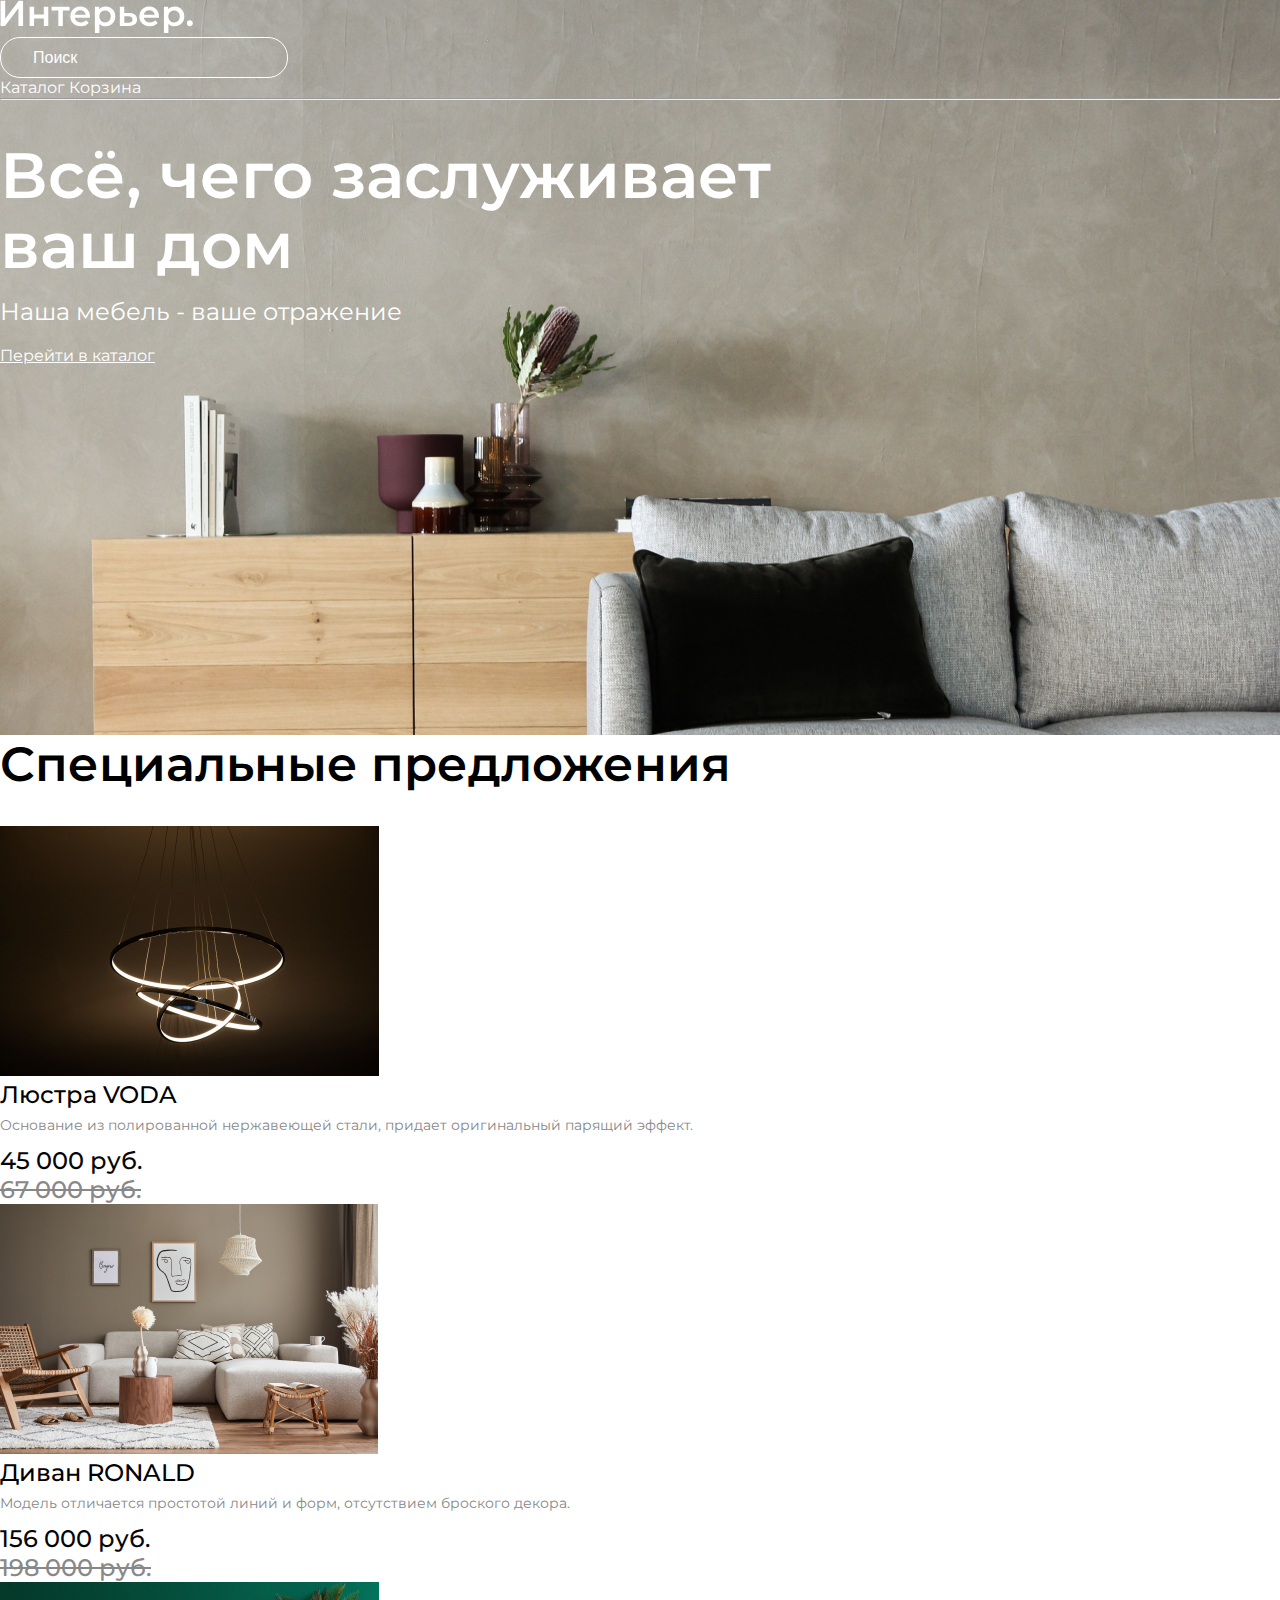
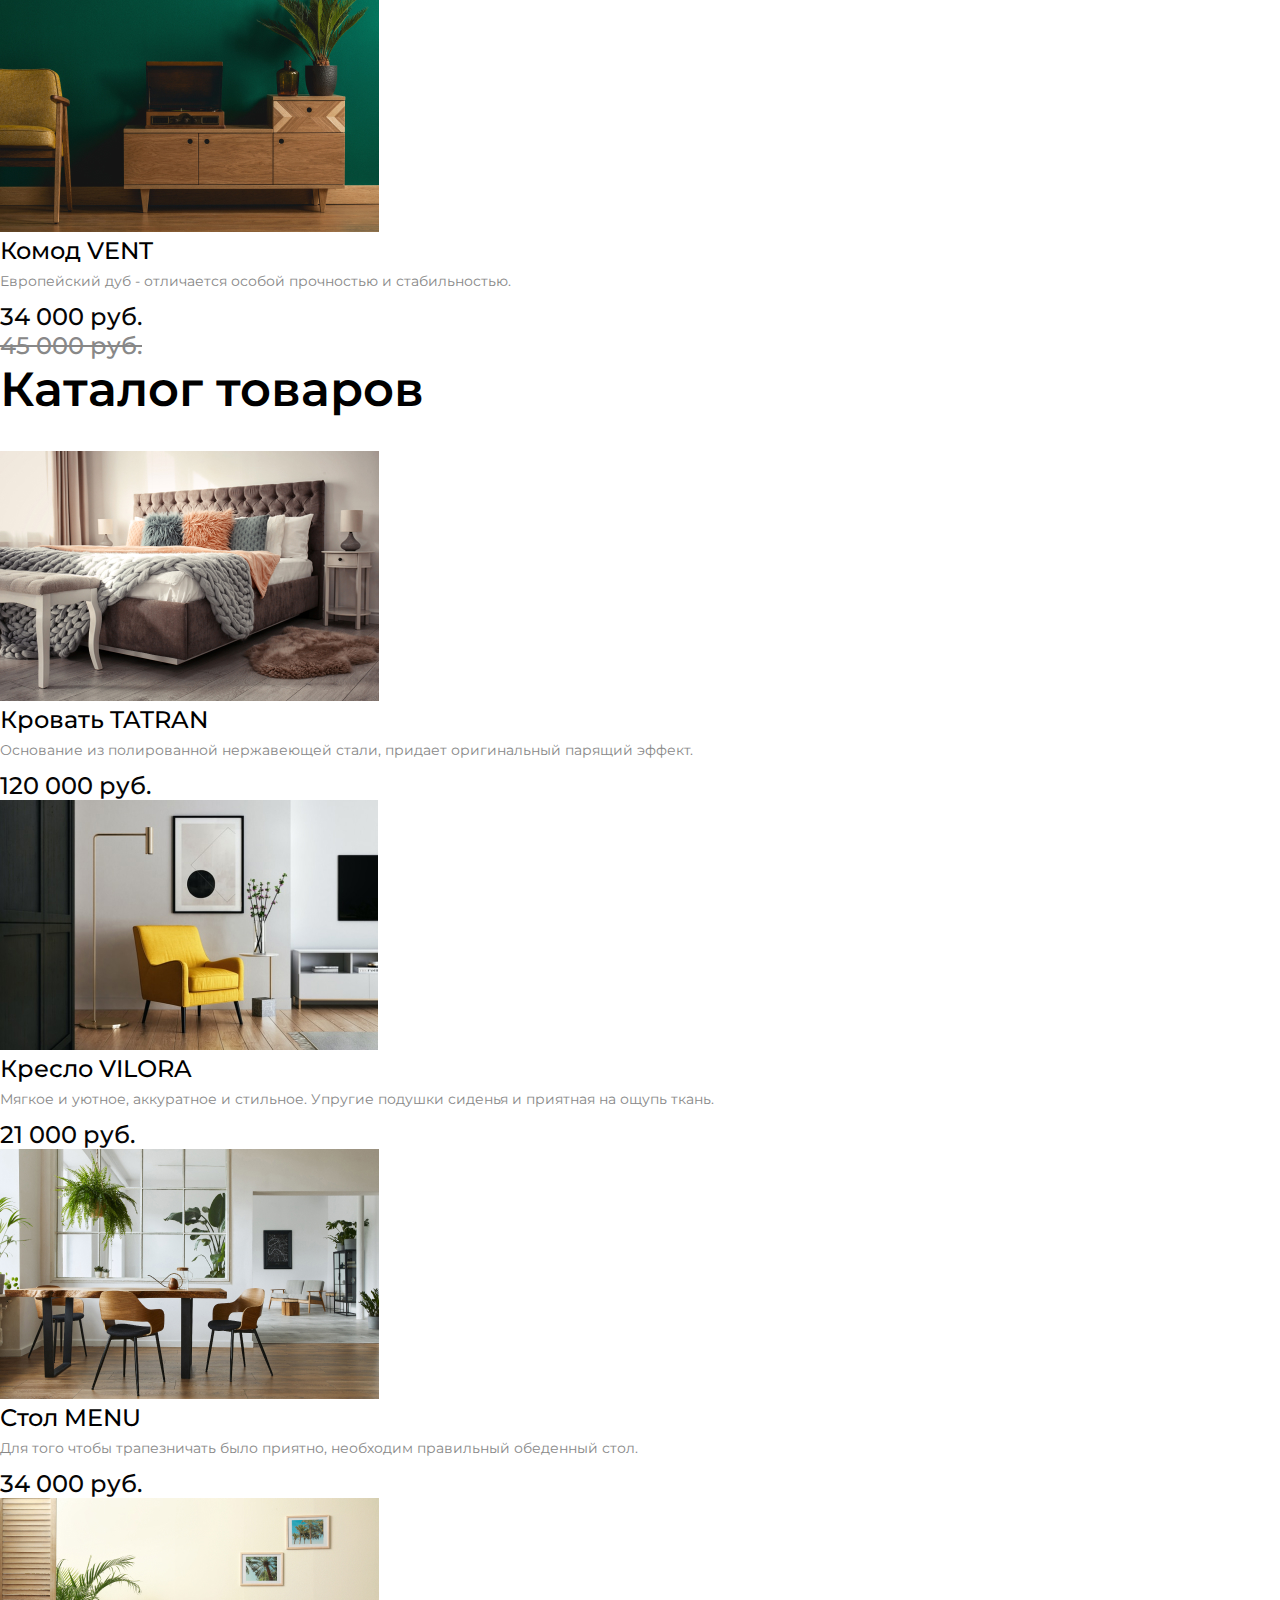
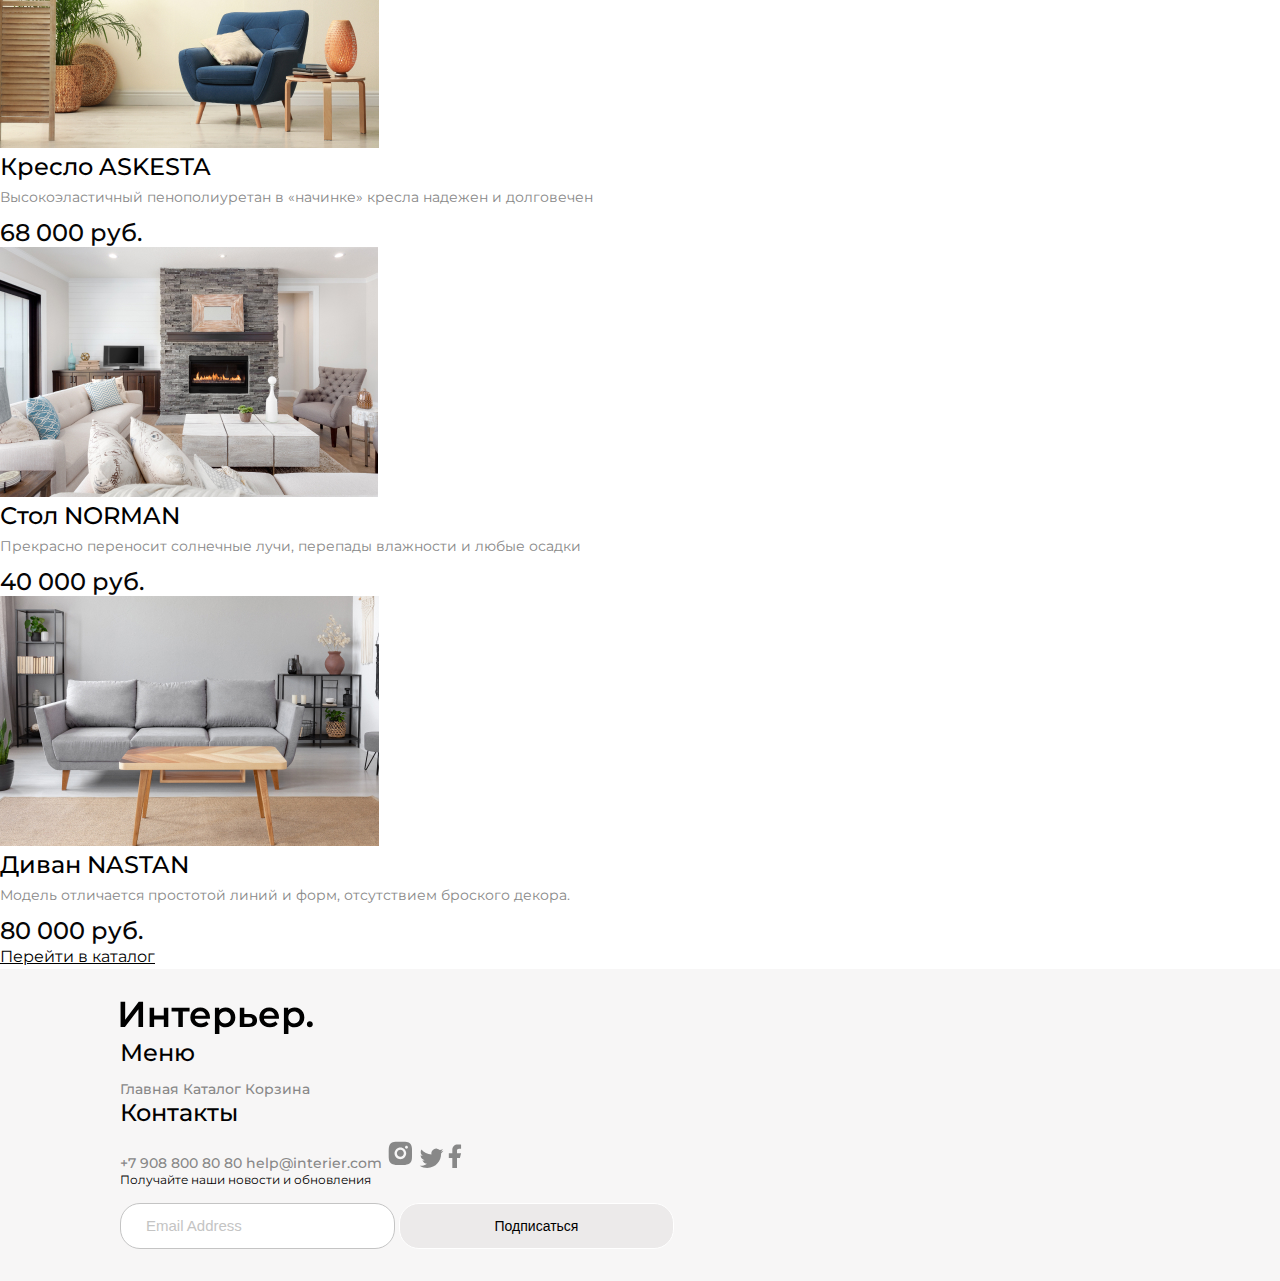
==== index.html @ 735e7117 "first" ====
<!DOCTYPE html>
<html lang="en">
<head>
    <meta charset="UTF-8">
    <meta http-equiv="X-UA-Compatible" content="IE=edge">
    <meta name="viewport" content="width=device-width, initial-scale=1.0">
    <link rel="stylesheet" href="./style.css">
    <title>Главная страница</title>
</head>
<body>
    <main class="top">
        <header class="header">
            <a href="./index.html"><img src="./img/logo-light.svg" alt="logo"></a>
            <form action="#">
                <input class="top__search" type="text" placeholder="Поиск">
            </form>
            <nav>
                <a class=" link link__nav" href="./catalog.html">Каталог</a>
                <a class="link link__nav" href="#">Корзина</a>
            </nav>
            <hr>
        </header>
    
        <section>
            <h1 class="main__title">Всё, чего заслуживает ваш дом</h1>
            <p class="main__text">Наша мебель - ваше отражение</p>
            <a class="link__catalog" href="./catalog.html">Перейти в каталог</a>
        </section>
    </main>

    <section class="product_box">
        <h2 class="subtitle__productBox" >Специальные предложения</h2>
        <div class="product_content">
            <div class="product">
                <img src="img/products/chandelier-VODA.jpg" alt="Люстра">
                <h3 class="name_product" >Люстра VODA</h3>
                <p class="product_description">Основание из полированной нержавеющей стали, придает оригинальный парящий эффект.</p>
                <p class="new__price">45 000 руб.</p>
                <p class="old__price">67 000 руб.</p>
            </div>
            <div class="product">
                <img src="img/products/sofa-RONALD.jpg" alt="Диван">
                <h3 class="name_product" >Диван RONALD</h3>
                <p class="product_description">Модель отличается простотой линий и форм, отсутствием броского декора.</p>
                <p class="new__price">156 000 руб.</p>
                <p class="old__price">198 000 руб.</p>
            </div>
            <div class="product">
                <img src="img/products/dresser-VENT.jpg" alt="Комод">
                <h3 class="name_product" >Комод VENT</h3>
                <p class="product_description">Европейский дуб - отличается особой прочностью и стабильностью.</p>
                <p class="new__price">34 000 руб.</p>
                <p class="old__price">45 000 руб.</p>
            </div>
        </div>
    </section>

    <section class="product_box">
        <h2 class="subtitle__productBox" >Каталог товаров</h2>
        <div class="product_content">
            <div class="product">
                <img src="img/products/bed-TATRAN.jpg" alt="Кровать">
                <h3 class="name_product" >Кровать TATRAN</h3>
                <p class="product_description">Основание из полированной нержавеющей стали, придает оригинальный парящий эффект.</p>
                <p class="new__price">120 000 руб.</p>
            </div>
            <div class="product">
                <img src="img/products/armchair-VILORA.jpg" alt="Кресло">
                <h3 class="name_product" >Кресло VILORA</h3>
                <p class="product_description">Мягкое и уютное, аккуратное и стильное. Упругие подушки сиденья и приятная на ощупь ткань. </p>
                <p class="new__price">21 000 руб.</p>
            </div>
            <div class="product">
                <img src="img/products/table-MENU.jpg" alt="Стол">
                <h3 class="name_product" >Стол MENU</h3>
                <p class="product_description">Для того чтобы трапезничать было приятно, необходим правильный обеденный стол.</p>
                <p class="new__price">34 000 руб.</p>
            </div>
            <div class="product">
                <img src="img/products/armchair_ASKESTA.jpg" alt="Кресло">
                <h3 class="name_product" >Кресло ASKESTA</h3>
                <p class="product_description">Высокоэластичный пенополиуретан в «начинке» кресла надежен и долговечен</p>
                <p class="new__price">68 000 руб.</p>
            </div>
            <div class="product">
                <img src="img/products/table-NORMAN.jpg" alt="Стол">
                <h3 class="name_product" >Стол NORMAN</h3>
                <p class="product_description">Прекрасно переносит солнечные лучи, перепады влажности и любые осадки</p>
                <p class="new__price">40 000 руб.</p>
            </div>
            <div class="product">
                <img src="img/products/sofa-NASTAN.jpg" alt="Диван">
                <h3 class="name_product" >Диван NASTAN</h3>
                <p class="product_description">Модель отличается простотой линий и форм, отсутствием броского декора.</p>
                <p class="new__price">80 000 руб.</p>
            </div>
        </div>
        <a class="link__catalogMiddle" href="./catalog.html">Перейти в каталог</a>
    </section>

    <footer class="footer">
        <a href="./index.html"><img src="img/logo-dark.svg" alt="logo"></a>
        <h4 class="footer__subtitle">Меню</h4>
        <nav>
            <a class="link footer__link" href="./index.html">Главная</a>
            <a class="link footer__link" href="./catalog.html">Каталог</a>
            <a class="link footer__link" href="">Корзина</a>
        </nav>
        <h4 class="footer__subtitle">Контакты</h4>
        <a class="footer__link" href="#">+7 908 800 80 80</a>
        <a class="footer__link" href="#">help@interier.com</a>
        <a href="https://www.instagram.com"><img src="img/inst.svg" alt="instagram"></a>
        <a href="https://twitter.com"><img src="img/twitter.svg" alt="twitter"></a>
        <a href="https://www.facebook.com"><img src="img/facebook.svg" alt="facebook"></a>

        <form action="#">
            <p class="form__text">Получайте наши новости и обновления</p>
            <input class="form__email" type="email" placeholder="Email Address">
            <button class="form__subscribe" type="submit">Подписаться</button>
        </form>
    </footer>

</body>
</html>
---- style.css ----
@import url('https://fonts.googleapis.com/css2?family=Montserrat:wght@400;500;600&display=swap');

*{
    margin: 0;
    padding: 0;
    box-sizing: border-box;
}

body {
    font-family: 'Montserrat';
}

a{
    text-decoration: none;
}

.top {
    height: 735px;  
    background-image: url(img/top-bg.jpg);
    background-repeat: no-repeat;
    background-position: center;
    background-size: cover;
}
.top__search {
    width: 288px;
    height: 41px;
    padding: 0 32px;
    outline: none;
    border: 1px solid #FFFFFF;
    border-radius: 20px;   
    background: transparent; 
    font-style: normal;
    font-weight: 400;
    font-size: 16px;
    line-height: 20px;
    color: #FFFFFF;
}
.top__search::placeholder {
    font-style: normal;
    font-weight: 400;
    font-size: 16px;
    line-height: 20px;
    color: #FFFFFF;
}

.header {
    height: 76px;
}

.link__nav {
    font-style: normal;
    font-weight: 400;
    font-size: 16px;
    line-height: 20px;
    color: #FFFFFF;

}

.link:hover {
   text-decoration: underline; 
}
.main__title {
    width: 792px;
    margin: 64px 0 16px;
    font-style: normal;
    font-weight: 600;
    font-size: 64px;
    line-height: 70px;
    color: #FFFFFF;    
}

.main__text {
    margin-bottom: 16px;
    font-style: normal;
    font-weight: 400;
    font-size: 24px;
    line-height: 32px;
    color: #FFFFFF;    
}

.link__catalog {
    font-style: normal;
    font-weight: 400;
    font-size: 16px;
    line-height: 24px;
    text-decoration-line: underline;
    color: #FFFFFF;
}

.subtitle__productBox {
    margin-bottom: 32px;
    font-style: normal;
    font-weight: 600;
    font-size: 48px;
    line-height: 59px;
    display: flex;
    align-items: center;
    color: #000000;
}

.name_product {
    margin-bottom: 8px;
    font-style: normal;
    font-weight: 500;
    font-size: 24px;
    line-height: 29px;   
    color: #000000;    
}
.product_description {
    margin-bottom: 12px;
    font-style: normal;
    font-weight: 400;
    font-size: 14px;
    line-height: 17px;
    color: #888888;
}
.new__price {
    font-style: normal;
    font-weight: 500;
    font-size: 24px;
    line-height: 29px;
    color: #050505;
}
.old__price {
    font-style: normal;
    font-weight: 500;
    font-size: 24px;
    line-height: 29px;
    text-decoration-line: line-through;
    color: #888888;
}
.link__catalogMiddle {
    /* margin: 39px 0 64px;   === don't work === */
    font-style: normal;
    font-weight: 400;
    font-size: 16px;
    line-height: 24px;
    text-decoration-line: underline;
    color: #000000;
}

.footer {
    padding: 32px 120px;
    background: #F7F6F6;
}

.footer__subtitle {
    margin-bottom: 12px;
    font-style: normal;
    font-weight: 500;
    font-size: 24px;
    line-height: 29px;
    color: #000000;
}
.footer__link{
    font-style: normal;
    font-weight: 500;
    font-size: 14px;
    line-height: 17px;
    color: #888888;
    text-decoration: none;
}
.form__text {
    margin-bottom: 16px;
    font-style: normal;
    font-weight: 400;
    font-size: 12px;
    line-height: 15px;
    color: #000000;
}
.form__email {
    width: 275px;
    height: 46px;
    padding: 0 25px;
    background: #FFFFFF;
    border: 1px solid #C4C4C4;
    border-radius: 20px;
}
.form__email::placeholder {
    font-style: normal;
    font-weight: 400;
    font-size: 15px;
    line-height: 18px;
    color: #C4C4C4;
}
.form__subscribe {
    background: rgba(222, 215, 215, 0.41);
    border: 1px solid #FFFFFF;
    border-radius: 20px;
    width: 275px;
    height: 46px;
    font-style: normal;
    font-weight: 400;
    font-size: 14px;
    line-height: 17px;
    color: #000000;
}
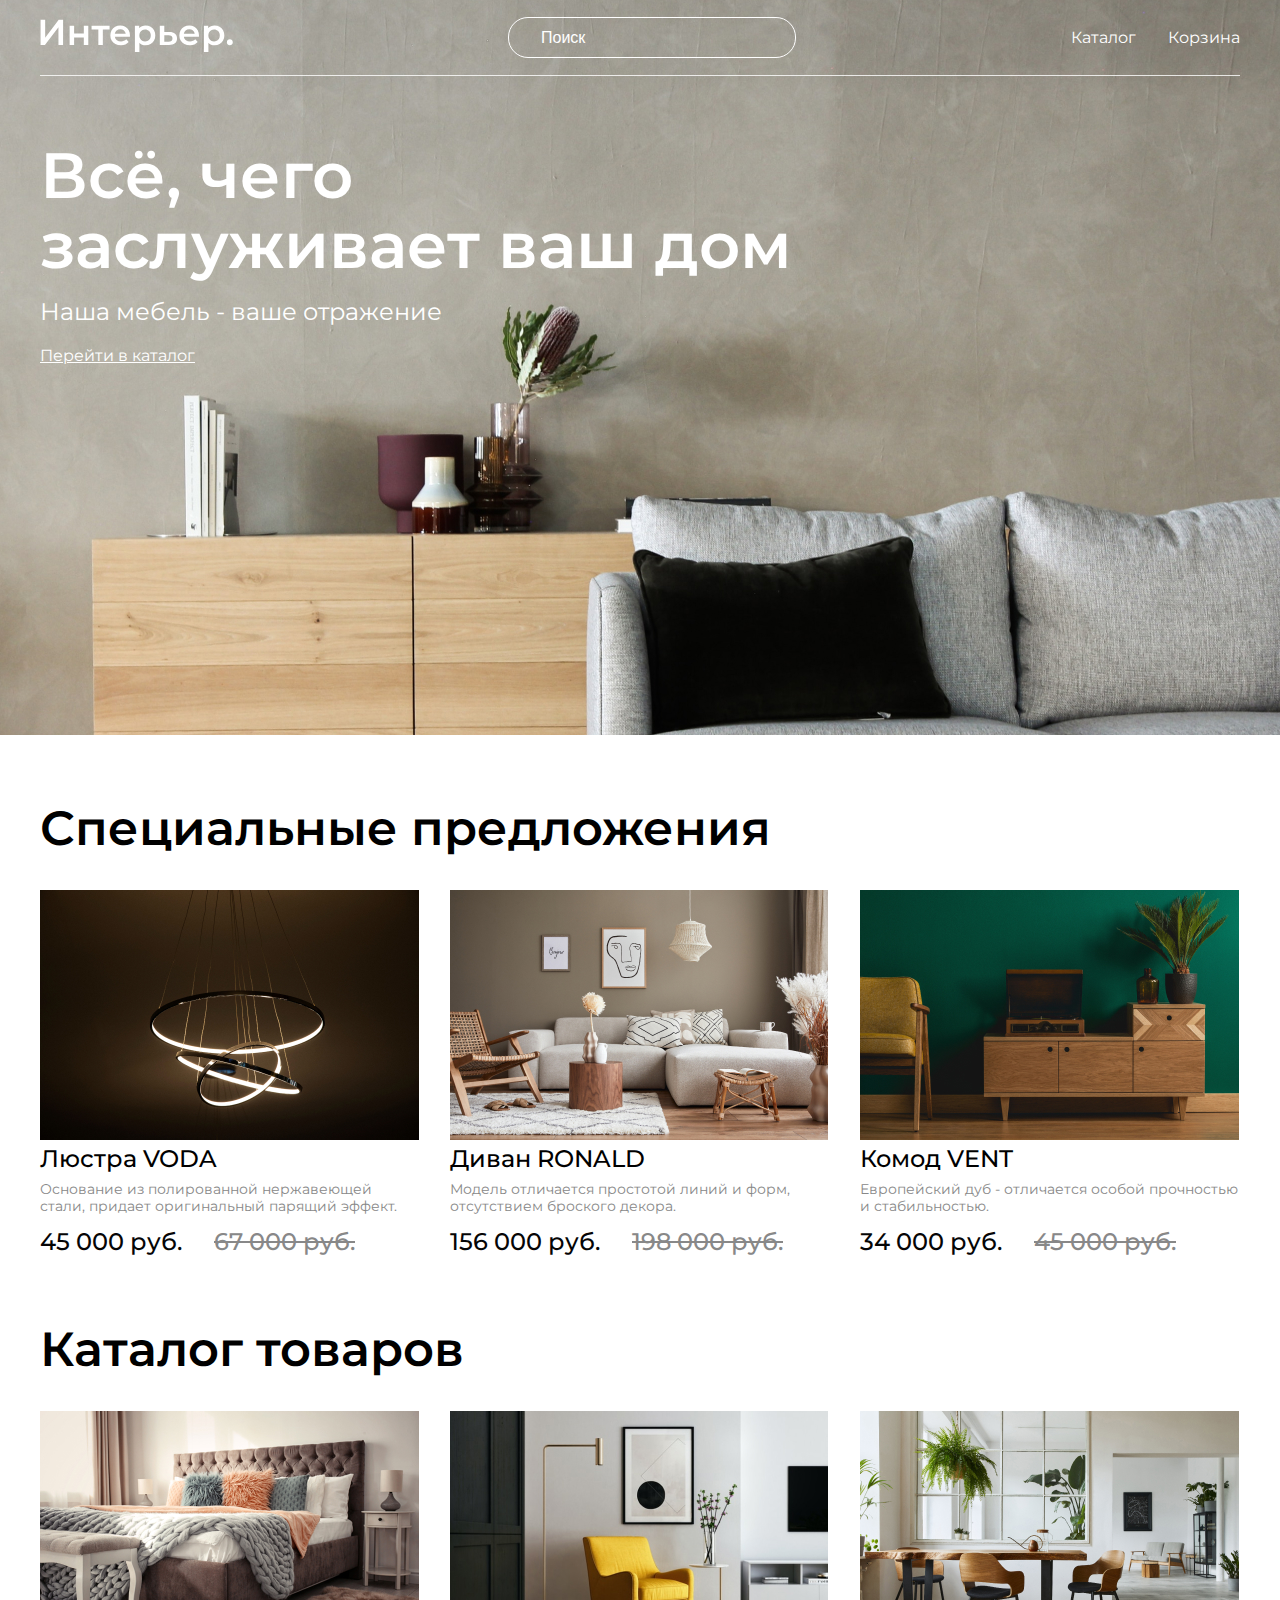
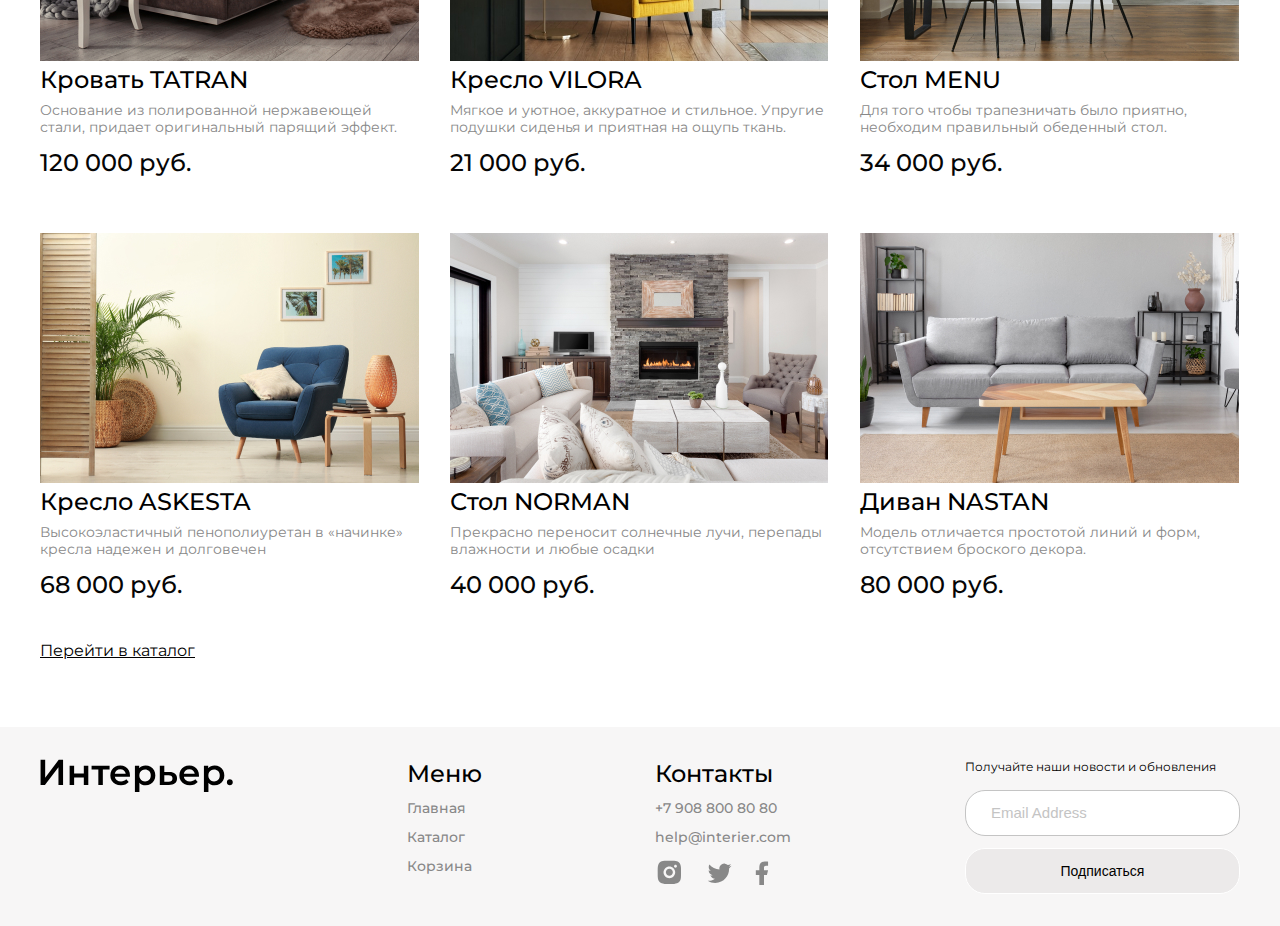
==== commit 6c08b22c: "add flex" ====
--- a/index.html
+++ b/index.html
@@ -8,17 +8,16 @@
     <title>Главная страница</title>
 </head>
 <body>
-    <main class="top">
+    <main class="top center main-margin ">
         <header class="header">
             <a href="./index.html"><img src="./img/logo-light.svg" alt="logo"></a>
             <form action="#">
                 <input class="top__search" type="text" placeholder="Поиск">
             </form>
-            <nav>
+            <nav class="nav_box">
                 <a class=" link link__nav" href="./catalog.html">Каталог</a>
                 <a class="link link__nav" href="#">Корзина</a>
             </nav>
-            <hr>
         </header>
     
         <section>
@@ -28,34 +27,42 @@
         </section>
     </main>
 
-    <section class="product_box">
+    <section class="product_box center main-margin ">
         <h2 class="subtitle__productBox" >Специальные предложения</h2>
         <div class="product_content">
             <div class="product">
                 <img src="img/products/chandelier-VODA.jpg" alt="Люстра">
                 <h3 class="name_product" >Люстра VODA</h3>
                 <p class="product_description">Основание из полированной нержавеющей стали, придает оригинальный парящий эффект.</p>
-                <p class="new__price">45 000 руб.</p>
-                <p class="old__price">67 000 руб.</p>
+                <div class="product__box-price">
+                    <p class="new__price">45 000 руб.</p>
+                    <p class="old__price">67 000 руб.</p>
+                </div>
             </div>
+
             <div class="product">
                 <img src="img/products/sofa-RONALD.jpg" alt="Диван">
                 <h3 class="name_product" >Диван RONALD</h3>
                 <p class="product_description">Модель отличается простотой линий и форм, отсутствием броского декора.</p>
-                <p class="new__price">156 000 руб.</p>
-                <p class="old__price">198 000 руб.</p>
+                <div class="product__box-price">
+                    <p class="new__price">156 000 руб.</p>
+                    <p class="old__price">198 000 руб.</p>
+                </div>
             </div>
+
             <div class="product">
                 <img src="img/products/dresser-VENT.jpg" alt="Комод">
                 <h3 class="name_product" >Комод VENT</h3>
                 <p class="product_description">Европейский дуб - отличается особой прочностью и стабильностью.</p>
-                <p class="new__price">34 000 руб.</p>
-                <p class="old__price">45 000 руб.</p>
+                <div class="product__box-price">
+                    <p class="new__price">34 000 руб.</p>
+                    <p class="old__price">45 000 руб.</p>
+                </div>
             </div>
         </div>
     </section>
 
-    <section class="product_box">
+    <section class="product_box center">
         <h2 class="subtitle__productBox" >Каталог товаров</h2>
         <div class="product_content">
             <div class="product">
@@ -64,30 +71,35 @@
                 <p class="product_description">Основание из полированной нержавеющей стали, придает оригинальный парящий эффект.</p>
                 <p class="new__price">120 000 руб.</p>
             </div>
+
             <div class="product">
                 <img src="img/products/armchair-VILORA.jpg" alt="Кресло">
                 <h3 class="name_product" >Кресло VILORA</h3>
                 <p class="product_description">Мягкое и уютное, аккуратное и стильное. Упругие подушки сиденья и приятная на ощупь ткань. </p>
                 <p class="new__price">21 000 руб.</p>
             </div>
+
             <div class="product">
                 <img src="img/products/table-MENU.jpg" alt="Стол">
                 <h3 class="name_product" >Стол MENU</h3>
                 <p class="product_description">Для того чтобы трапезничать было приятно, необходим правильный обеденный стол.</p>
                 <p class="new__price">34 000 руб.</p>
             </div>
+
             <div class="product">
                 <img src="img/products/armchair_ASKESTA.jpg" alt="Кресло">
                 <h3 class="name_product" >Кресло ASKESTA</h3>
                 <p class="product_description">Высокоэластичный пенополиуретан в «начинке» кресла надежен и долговечен</p>
                 <p class="new__price">68 000 руб.</p>
             </div>
+
             <div class="product">
                 <img src="img/products/table-NORMAN.jpg" alt="Стол">
                 <h3 class="name_product" >Стол NORMAN</h3>
                 <p class="product_description">Прекрасно переносит солнечные лучи, перепады влажности и любые осадки</p>
                 <p class="new__price">40 000 руб.</p>
             </div>
+
             <div class="product">
                 <img src="img/products/sofa-NASTAN.jpg" alt="Диван">
                 <h3 class="name_product" >Диван NASTAN</h3>
@@ -95,25 +107,35 @@
                 <p class="new__price">80 000 руб.</p>
             </div>
         </div>
-        <a class="link__catalogMiddle" href="./catalog.html">Перейти в каталог</a>
+        <a class="link__catalogMiddle main-margin" href="./catalog.html">Перейти в каталог</a>
     </section>
 
-    <footer class="footer">
+    <footer class="footer center">
         <a href="./index.html"><img src="img/logo-dark.svg" alt="logo"></a>
-        <h4 class="footer__subtitle">Меню</h4>
-        <nav>
-            <a class="link footer__link" href="./index.html">Главная</a>
-            <a class="link footer__link" href="./catalog.html">Каталог</a>
-            <a class="link footer__link" href="">Корзина</a>
-        </nav>
-        <h4 class="footer__subtitle">Контакты</h4>
-        <a class="footer__link" href="#">+7 908 800 80 80</a>
-        <a class="footer__link" href="#">help@interier.com</a>
-        <a href="https://www.instagram.com"><img src="img/inst.svg" alt="instagram"></a>
-        <a href="https://twitter.com"><img src="img/twitter.svg" alt="twitter"></a>
-        <a href="https://www.facebook.com"><img src="img/facebook.svg" alt="facebook"></a>
 
-        <form action="#">
+        <div class="footer__menu">
+            <h4 class="footer__subtitle">Меню</h4>
+            <nav class="footer__nav">
+                <a class="link footer__link" href="./index.html">Главная</a>
+                <a class="link footer__link" href="./catalog.html">Каталог</a>
+                <a class="link footer__link" href="">Корзина</a>
+            </nav>
+        </div>
+       
+        <div class="footer__contacts">
+            <h4 class="footer__subtitle">Контакты</h4>
+            <div class="contact_box">
+                <a class="footer__link" href="#">+7 908 800 80 80</a>
+                <a class="footer__link" href="#">help@interier.com</a>
+            </div>
+            <div class="social-box">
+                <a href="https://www.instagram.com"><img src="img/inst.svg" alt="instagram"></a>
+                <a href="https://twitter.com"><img src="img/twitter.svg" alt="twitter"></a>
+                <a href="https://www.facebook.com"><img src="img/facebook.svg" alt="facebook"></a>   
+            </div> 
+        </div>
+
+        <form class="form" action="#">
             <p class="form__text">Получайте наши новости и обновления</p>
             <input class="form__email" type="email" placeholder="Email Address">
             <button class="form__subscribe" type="submit">Подписаться</button>
--- a/style.css
+++ b/style.css
@@ -12,6 +12,15 @@
 
 a{
     text-decoration: none;
+}
+
+.main-margin {
+    margin-bottom: 64px;
+}
+
+.center {
+    padding-left: calc(50% - 600px);
+    padding-right: calc(50% - 600px);
 }
 
 .top {
@@ -45,6 +54,14 @@
 
 .header {
     height: 76px;
+    display: flex;
+    justify-content: space-between;
+    border-bottom: .5px solid rgba(255, 255, 255, 0.8);
+    align-items: center;
+}
+.nav_box {
+    display: flex;
+    gap: 32px;
 }
 
 .link__nav {
@@ -60,7 +77,7 @@
    text-decoration: underline; 
 }
 .main__title {
-    width: 792px;
+    width: 765px;
     margin: 64px 0 16px;
     font-style: normal;
     font-weight: 600;
@@ -87,6 +104,7 @@
     color: #FFFFFF;
 }
 
+
 .subtitle__productBox {
     margin-bottom: 32px;
     font-style: normal;
@@ -98,6 +116,15 @@
     color: #000000;
 }
 
+.product_content {
+    display: flex;
+    flex-wrap: wrap;
+    column-gap: 32px;
+    row-gap: 56px;
+}
+.product {
+    width: 378px;
+}
 .name_product {
     margin-bottom: 8px;
     font-style: normal;
@@ -114,6 +141,11 @@
     line-height: 17px;
     color: #888888;
 }
+
+.product__box-price {
+    display: flex;
+    gap: 32px
+}
 .new__price {
     font-style: normal;
     font-weight: 500;
@@ -130,7 +162,8 @@
     color: #888888;
 }
 .link__catalogMiddle {
-    /* margin: 39px 0 64px;   === don't work === */
+    display: block;
+    margin-top: 40px;
     font-style: normal;
     font-weight: 400;
     font-size: 16px;
@@ -140,8 +173,12 @@
 }
 
 .footer {
-    padding: 32px 120px;
+    display: flex;
+    padding-top: 32px;
+    padding-bottom: 32px;
     background: #F7F6F6;
+    justify-content: space-between;
+    flex-wrap: wrap;
 }
 
 .footer__subtitle {
@@ -152,6 +189,12 @@
     line-height: 29px;
     color: #000000;
 }
+.footer__nav {
+    display: flex;
+    flex-direction: column;
+    gap: 12px;
+}
+
 .footer__link{
     font-style: normal;
     font-weight: 500;
@@ -160,6 +203,23 @@
     color: #888888;
     text-decoration: none;
 }
+
+.contact_box {
+    display: flex;
+    flex-direction: column;
+    gap: 12px;
+    margin-bottom: 12px;
+}
+
+.social-box {
+    display: flex;
+    gap: 23px;
+    align-items: center;
+}
+.form {
+    display: flex;
+    flex-direction: column;
+}
 .form__text {
     margin-bottom: 16px;
     font-style: normal;
@@ -169,6 +229,7 @@
     color: #000000;
 }
 .form__email {
+    margin-bottom: 12px;
     width: 275px;
     height: 46px;
     padding: 0 25px;
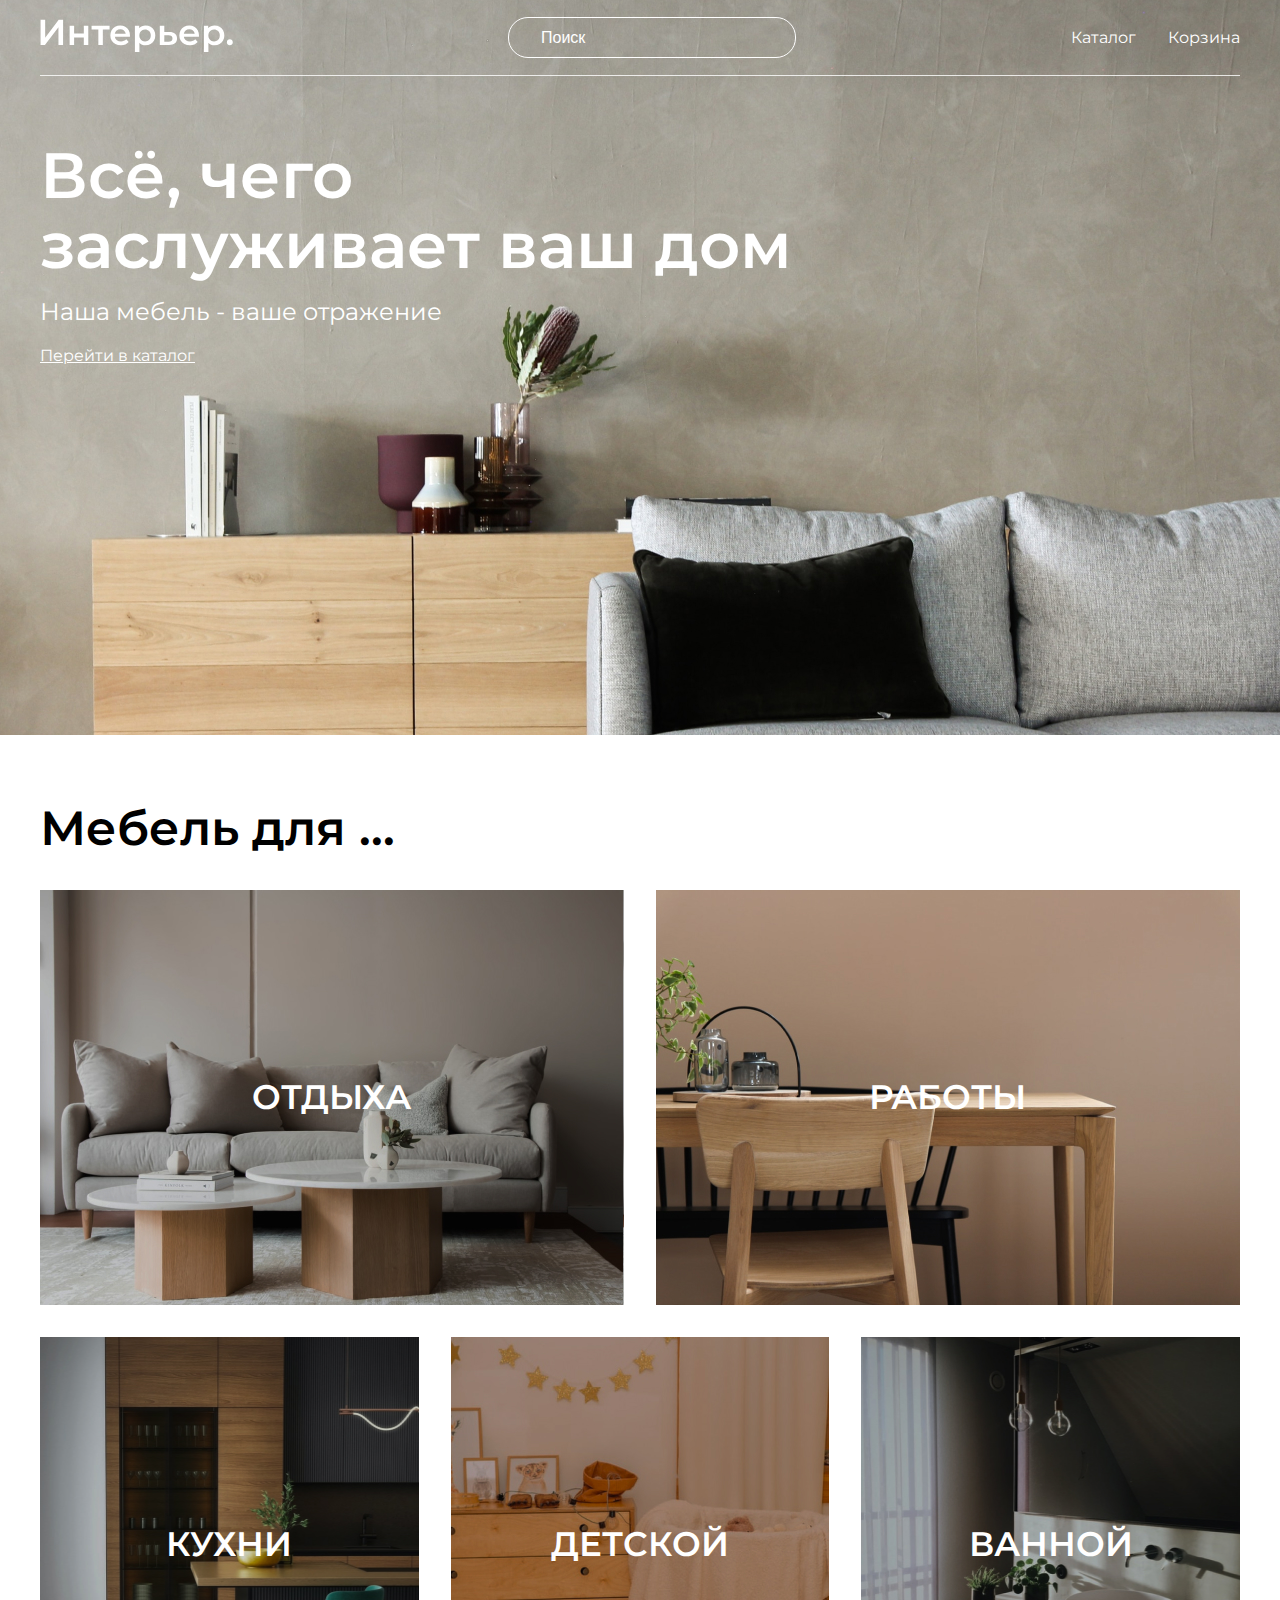
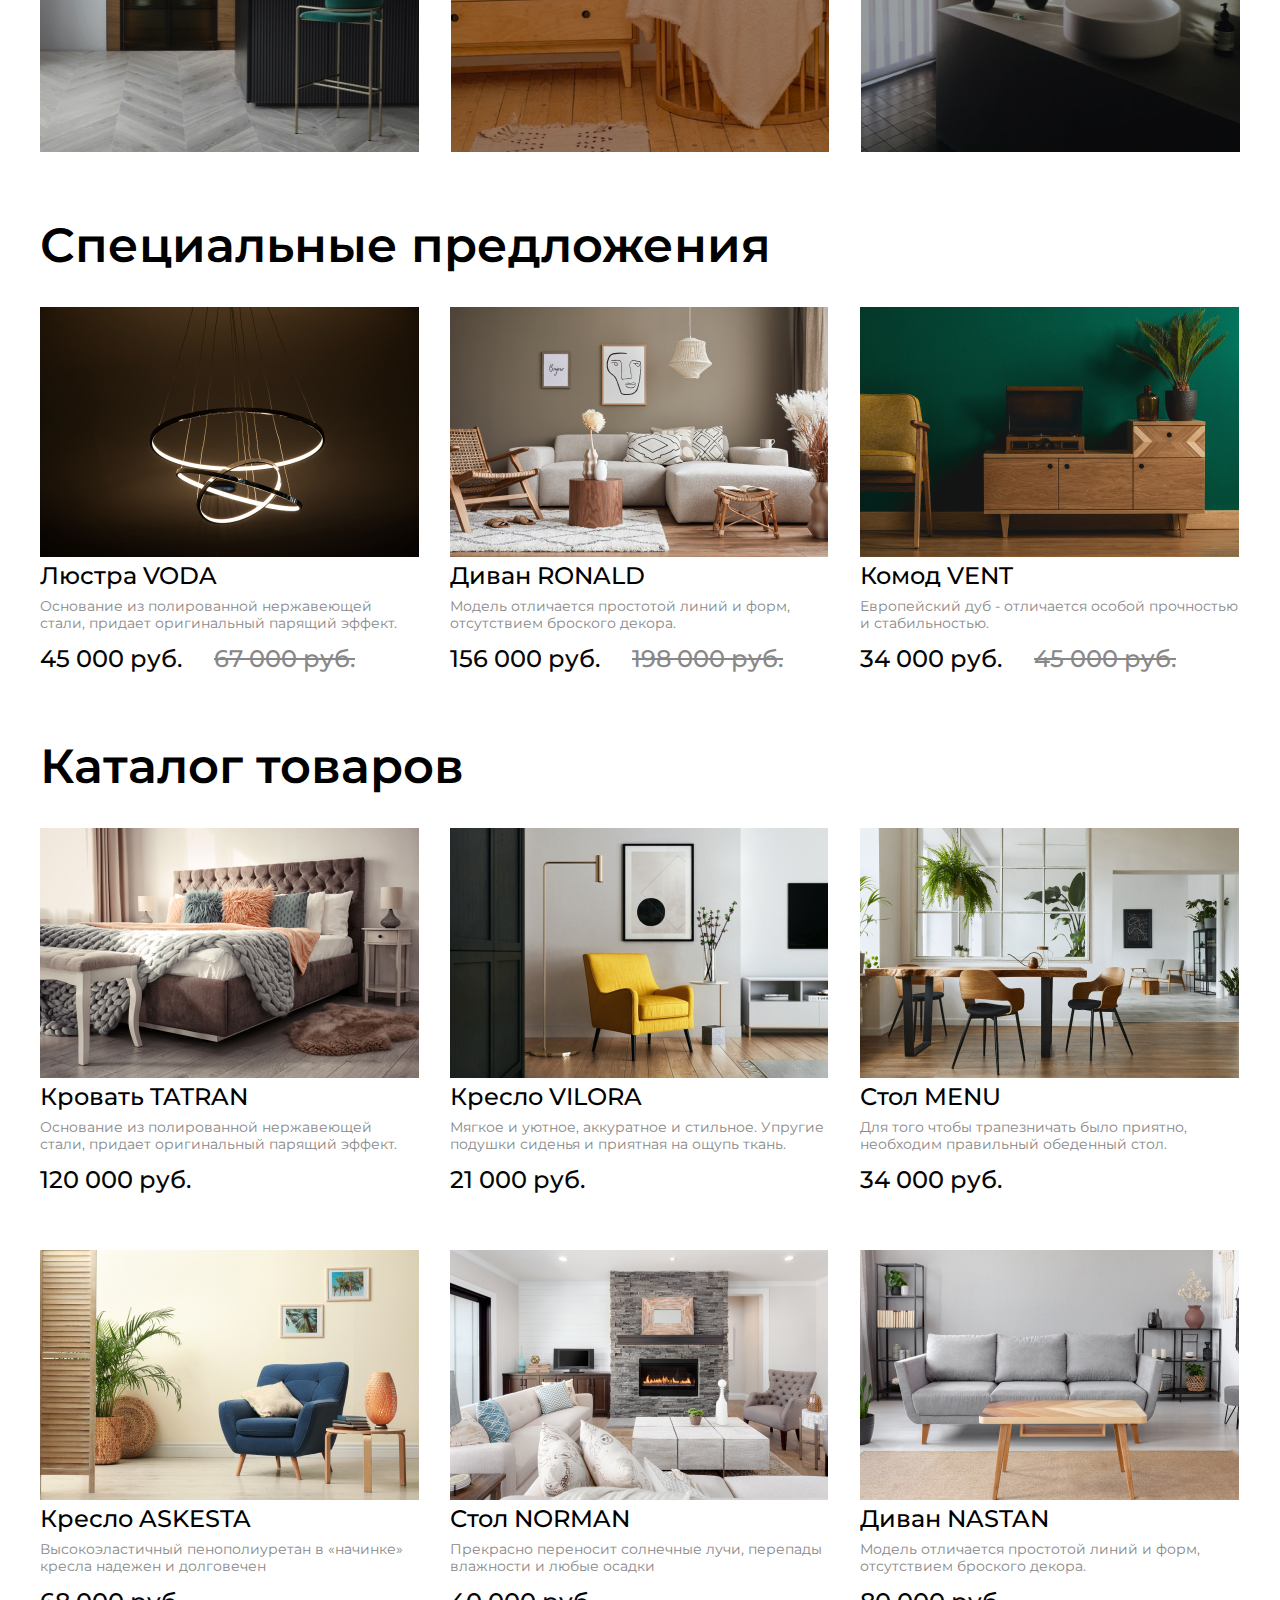
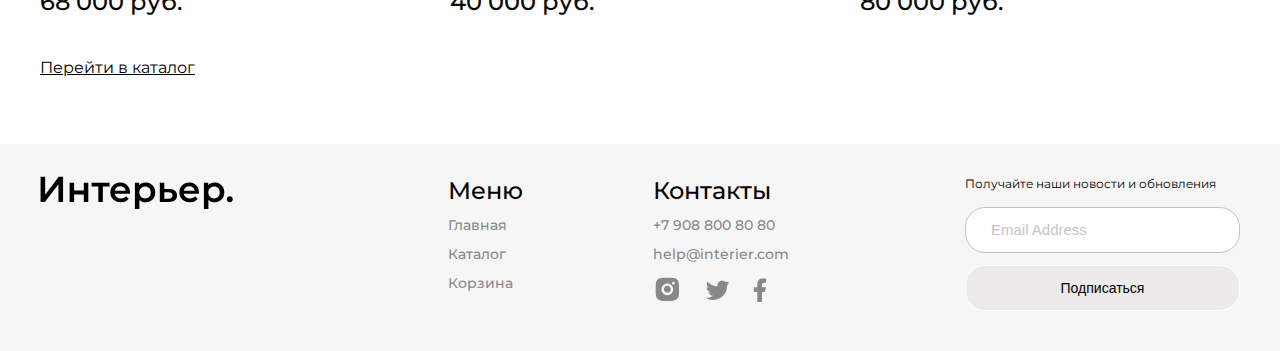
==== commit d8d0e698: "add grid && remake footer && stylized catalog" ====
--- a/index.html
+++ b/index.html
@@ -4,7 +4,7 @@
     <meta charset="UTF-8">
     <meta http-equiv="X-UA-Compatible" content="IE=edge">
     <meta name="viewport" content="width=device-width, initial-scale=1.0">
-    <link rel="stylesheet" href="./style.css">
+    <link rel="stylesheet" href="./css/style.css">
     <title>Главная страница</title>
 </head>
 <body>
@@ -26,6 +26,17 @@
             <a class="link__catalog" href="./catalog.html">Перейти в каталог</a>
         </section>
     </main>
+
+    <section class="for-box center main-margin">
+        <h2 class="for__subtitle">Мебель для ...</h2>
+        <div class="for">
+            <div class="for__item for__item_big for_relax">Отдыха</div>
+            <div class="for__item for__item_big for_work">Работы</div>
+            <div class="for__item for_kitchen">Кухни</div>
+            <div class="for__item for_children">Детской</div>
+            <div class="for__item for_bath">Ванной</div>
+        </div>
+    </section>
 
     <section class="product_box center main-margin ">
         <h2 class="subtitle__productBox" >Специальные предложения</h2>
@@ -87,7 +98,7 @@
             </div>
 
             <div class="product">
-                <img src="img/products/armchair_ASKESTA.jpg" alt="Кресло">
+                <img src="img/products/armchair-ASKESTA.jpg" alt="Кресло">
                 <h3 class="name_product" >Кресло ASKESTA</h3>
                 <p class="product_description">Высокоэластичный пенополиуретан в «начинке» кресла надежен и долговечен</p>
                 <p class="new__price">68 000 руб.</p>
@@ -107,39 +118,42 @@
                 <p class="new__price">80 000 руб.</p>
             </div>
         </div>
-        <a class="link__catalogMiddle main-margin" href="./catalog.html">Перейти в каталог</a>
+        <a class="link__catalog-middle main-margin" href="./catalog.html">Перейти в каталог</a>
     </section>
 
     <footer class="footer center">
         <a href="./index.html"><img src="img/logo-dark.svg" alt="logo"></a>
-
-        <div class="footer__menu">
-            <h4 class="footer__subtitle">Меню</h4>
-            <nav class="footer__nav">
-                <a class="link footer__link" href="./index.html">Главная</a>
-                <a class="link footer__link" href="./catalog.html">Каталог</a>
-                <a class="link footer__link" href="">Корзина</a>
-            </nav>
-        </div>
-       
-        <div class="footer__contacts">
-            <h4 class="footer__subtitle">Контакты</h4>
-            <div class="contact_box">
-                <a class="footer__link" href="#">+7 908 800 80 80</a>
-                <a class="footer__link" href="#">help@interier.com</a>
+        <div class="footer__content">
+            <div class="footer__info">
+                <div class="footer__menu">
+                    <h4 class="footer__subtitle">Меню</h4>
+                    <nav class="footer__nav">
+                        <a class="link footer__link" href="./index.html">Главная</a>
+                        <a class="link footer__link" href="./catalog.html">Каталог</a>
+                        <a class="link footer__link" href="">Корзина</a>
+                    </nav>
+                </div>
+               
+                <div class="footer__contacts">
+                    <h4 class="footer__subtitle">Контакты</h4>
+                    <div class="contact_box">
+                        <a class="footer__link" href="tel:+7 908 800 80 80">+7 908 800 80 80</a>
+                        <a class="footer__link" href="mailto:help@interier.com">help@interier.com</a>
+                    </div>
+                    <div class="social-box">
+                        <a href="https://www.instagram.com"><img src="img/inst.svg" alt="instagram"></a>
+                        <a href="https://twitter.com"><img src="img/twitter.svg" alt="twitter"></a>
+                        <a href="https://www.facebook.com"><img src="img/facebook.svg" alt="facebook"></a>   
+                    </div> 
+                </div>
             </div>
-            <div class="social-box">
-                <a href="https://www.instagram.com"><img src="img/inst.svg" alt="instagram"></a>
-                <a href="https://twitter.com"><img src="img/twitter.svg" alt="twitter"></a>
-                <a href="https://www.facebook.com"><img src="img/facebook.svg" alt="facebook"></a>   
-            </div> 
-        </div>
-
-        <form class="form" action="#">
-            <p class="form__text">Получайте наши новости и обновления</p>
-            <input class="form__email" type="email" placeholder="Email Address">
-            <button class="form__subscribe" type="submit">Подписаться</button>
-        </form>
+    
+            <form class="form" action="#">
+                <p class="form__text">Получайте наши новости и обновления</p>
+                <input class="form__email" type="email" placeholder="Email Address">
+                <button class="form__subscribe" type="submit">Подписаться</button>
+            </form>
+        </div>    
     </footer>
 
 </body>
--- a/css/style.css
+++ b/css/style.css
@@ -0,0 +1,332 @@
+@import url('https://fonts.googleapis.com/css2?family=Montserrat:wght@400;500;600&display=swap');
+
+*{
+    margin: 0;
+    padding: 0;
+    box-sizing: border-box;
+}
+
+body {
+    font-family: 'Montserrat';
+}
+
+a{
+    text-decoration: none;
+}
+
+.main-margin {
+    margin-bottom: 64px;
+}
+
+.center {
+    padding-left: calc(50% - 600px);
+    padding-right: calc(50% - 600px);
+}
+/* ===== MAIN START ===== */
+.top {
+    height: 735px;  
+    background-image: url(../img/top-bg.jpg);
+    background-repeat: no-repeat;
+    background-position: center;
+    background-size: cover;
+}
+.top__search {
+    width: 288px;
+    height: 41px;
+    padding: 0 32px;
+    outline: none;
+    border: 1px solid #FFFFFF;
+    border-radius: 20px;   
+    background: transparent; 
+    font-style: normal;
+    font-weight: 400;
+    font-size: 16px;
+    line-height: 20px;
+    color: #FFFFFF;
+}
+.top__search::placeholder {
+    font-style: normal;
+    font-weight: 400;
+    font-size: 16px;
+    line-height: 20px;
+    color: #FFFFFF;
+}
+
+.header {
+    height: 76px;
+    display: flex;
+    justify-content: space-between;
+    border-bottom: .5px solid rgba(255, 255, 255, 0.8);
+    align-items: center;
+}
+.nav_box {
+    display: flex;
+    gap: 32px;
+}
+
+.link__nav {
+    font-style: normal;
+    font-weight: 400;
+    font-size: 16px;
+    line-height: 20px;
+    color: #FFFFFF;
+
+}
+
+.link:hover {
+   text-decoration: underline; 
+}
+.main__title {
+    width: 765px;
+    margin: 64px 0 16px;
+    font-style: normal;
+    font-weight: 600;
+    font-size: 64px;
+    line-height: 70px;
+    color: #FFFFFF;  
+}
+
+.main__text {
+    margin-bottom: 16px;
+    font-style: normal;
+    font-weight: 400;
+    font-size: 24px;
+    line-height: 32px;
+    color: #FFFFFF;    
+}
+
+.link__catalog {
+    font-style: normal;
+    font-weight: 400;
+    font-size: 16px;
+    line-height: 24px;
+    text-decoration-line: underline;
+    color: #FFFFFF;
+}
+/* ===== MAIN END ===== */
+
+
+/* ===== FOR START ===== */
+.for__subtitle {
+    font-style: normal;
+    font-weight: 600;
+    font-size: 48px;
+    line-height: 59px;
+    color: #000000;
+    margin-bottom: 32px;
+}
+.for {
+    display: grid;
+    gap: 32px;
+    grid-template-columns: repeat(12, 1fr);
+}
+.for__item {
+    height: 415px;
+    grid-column: span 4;
+    font-style: normal;
+    font-weight: 600;
+    font-size: 34px;
+    line-height: 41px;
+    text-transform: uppercase;
+    color: #FFFFFF;
+    display: flex;
+    justify-content: center;
+    align-items: center;
+}
+.for__item_big {
+    grid-column: span 6;
+}
+
+.for_relax {
+    background-image: url(../img/furniture\ for/for\ relax.jpg);
+}
+
+.for_work {
+    background-image: url(../img/furniture\ for/for\ work.jpg);
+}
+
+.for_kitchen {
+    background-image: url(../img/furniture\ for/for\ kitchen.jpg);
+}
+
+.for_children {
+    background-image: url(../img/furniture\ for/for\ children.jpg);
+}
+
+.for_bath {
+    background-image: url(../img/furniture\ for/for\ bath.jpg);
+}
+
+/* ===== FOR END ===== */
+
+/* ===== PRODUCT START ===== */
+.subtitle__productBox {
+    margin-bottom: 32px;
+    font-style: normal;
+    font-weight: 600;
+    font-size: 48px;
+    line-height: 59px;
+    display: flex;
+    align-items: center;
+    color: #000000;
+}
+
+.product_content {
+    display: flex;
+    flex-wrap: wrap;
+    column-gap: 32px;
+    row-gap: 56px;
+}
+.product {
+    width: 378px;
+}
+
+.name_product {
+    margin-bottom: 8px;
+    font-style: normal;
+    font-weight: 500;
+    font-size: 24px;
+    line-height: 29px;   
+    color: #000000;    
+}
+.product_description {
+    margin-bottom: 12px;
+    font-style: normal;
+    font-weight: 400;
+    font-size: 14px;
+    line-height: 17px;
+    color: #888888;
+}
+
+.product__box-price {
+    display: flex;
+    gap: 32px
+}
+.new__price {
+    font-style: normal;
+    font-weight: 500;
+    font-size: 24px;
+    line-height: 29px;
+    color: #050505;
+}
+.old__price {
+    font-style: normal;
+    font-weight: 500;
+    font-size: 24px;
+    line-height: 29px;
+    text-decoration-line: line-through;
+    color: #888888;
+}
+
+/* ===== PRODUCT END ===== */
+
+.link__catalog-middle {
+    display: block;
+    margin-top: 40px;
+    font-style: normal;
+    font-weight: 400;
+    font-size: 16px;
+    line-height: 24px;
+    text-decoration-line: underline;
+    color: #000000;
+}
+
+/* ===== FOOTER START ===== */
+.footer {
+    display: flex;
+    padding-top: 32px;
+    padding-bottom: 40px;
+    background: #F7F6F6;
+    justify-content: space-between;
+    flex-wrap: wrap;
+}
+
+.footer__content {
+    width: 792px;
+    display: flex;
+    justify-content: space-between;
+}
+.footer__info {
+    display: flex;
+    gap: 130px;
+}
+.footer__subtitle {
+    margin-bottom: 12px;
+    font-style: normal;
+    font-weight: 500;
+    font-size: 24px;
+    line-height: 29px;
+    color: #000000;
+}
+.footer__nav {
+    display: flex;
+    flex-direction: column;
+    gap: 12px;
+}
+
+.footer__link{
+    font-style: normal;
+    font-weight: 500;
+    font-size: 14px;
+    line-height: 17px;
+    color: #888888;
+    text-decoration: none;
+}
+
+.contact_box {
+    display: flex;
+    flex-direction: column;
+    gap: 12px;
+    margin-bottom: 12px;
+}
+
+.social-box {
+    display: flex;
+    gap: 23px;
+    align-items: center;
+}
+.form {
+    display: flex;
+    flex-direction: column;
+}
+.form__text {
+    margin-bottom: 16px;
+    font-style: normal;
+    font-weight: 400;
+    font-size: 12px;
+    line-height: 15px;
+    color: #000000;
+}
+.form__email {
+    margin-bottom: 12px;
+    width: 275px;
+    height: 46px;
+    padding: 0 25px;
+    background: #FFFFFF;
+    border: 1px solid #C4C4C4;
+    border-radius: 20px;
+}
+.form__email::placeholder {
+    font-style: normal;
+    font-weight: 400;
+    font-size: 15px;
+    line-height: 18px;
+    color: #C4C4C4;
+}
+.form__subscribe {
+    background: rgba(222, 215, 215, 0.41);
+    border: 1px solid #FFFFFF;
+    border-radius: 20px;
+    width: 275px;
+    height: 46px;
+    font-style: normal;
+    font-weight: 400;
+    font-size: 14px;
+    line-height: 17px;
+    color: #000000;
+}
+.form__subscribe:hover {
+    background: #000;
+    color: #FFF;
+}
+/* ===== FOOTER END ===== */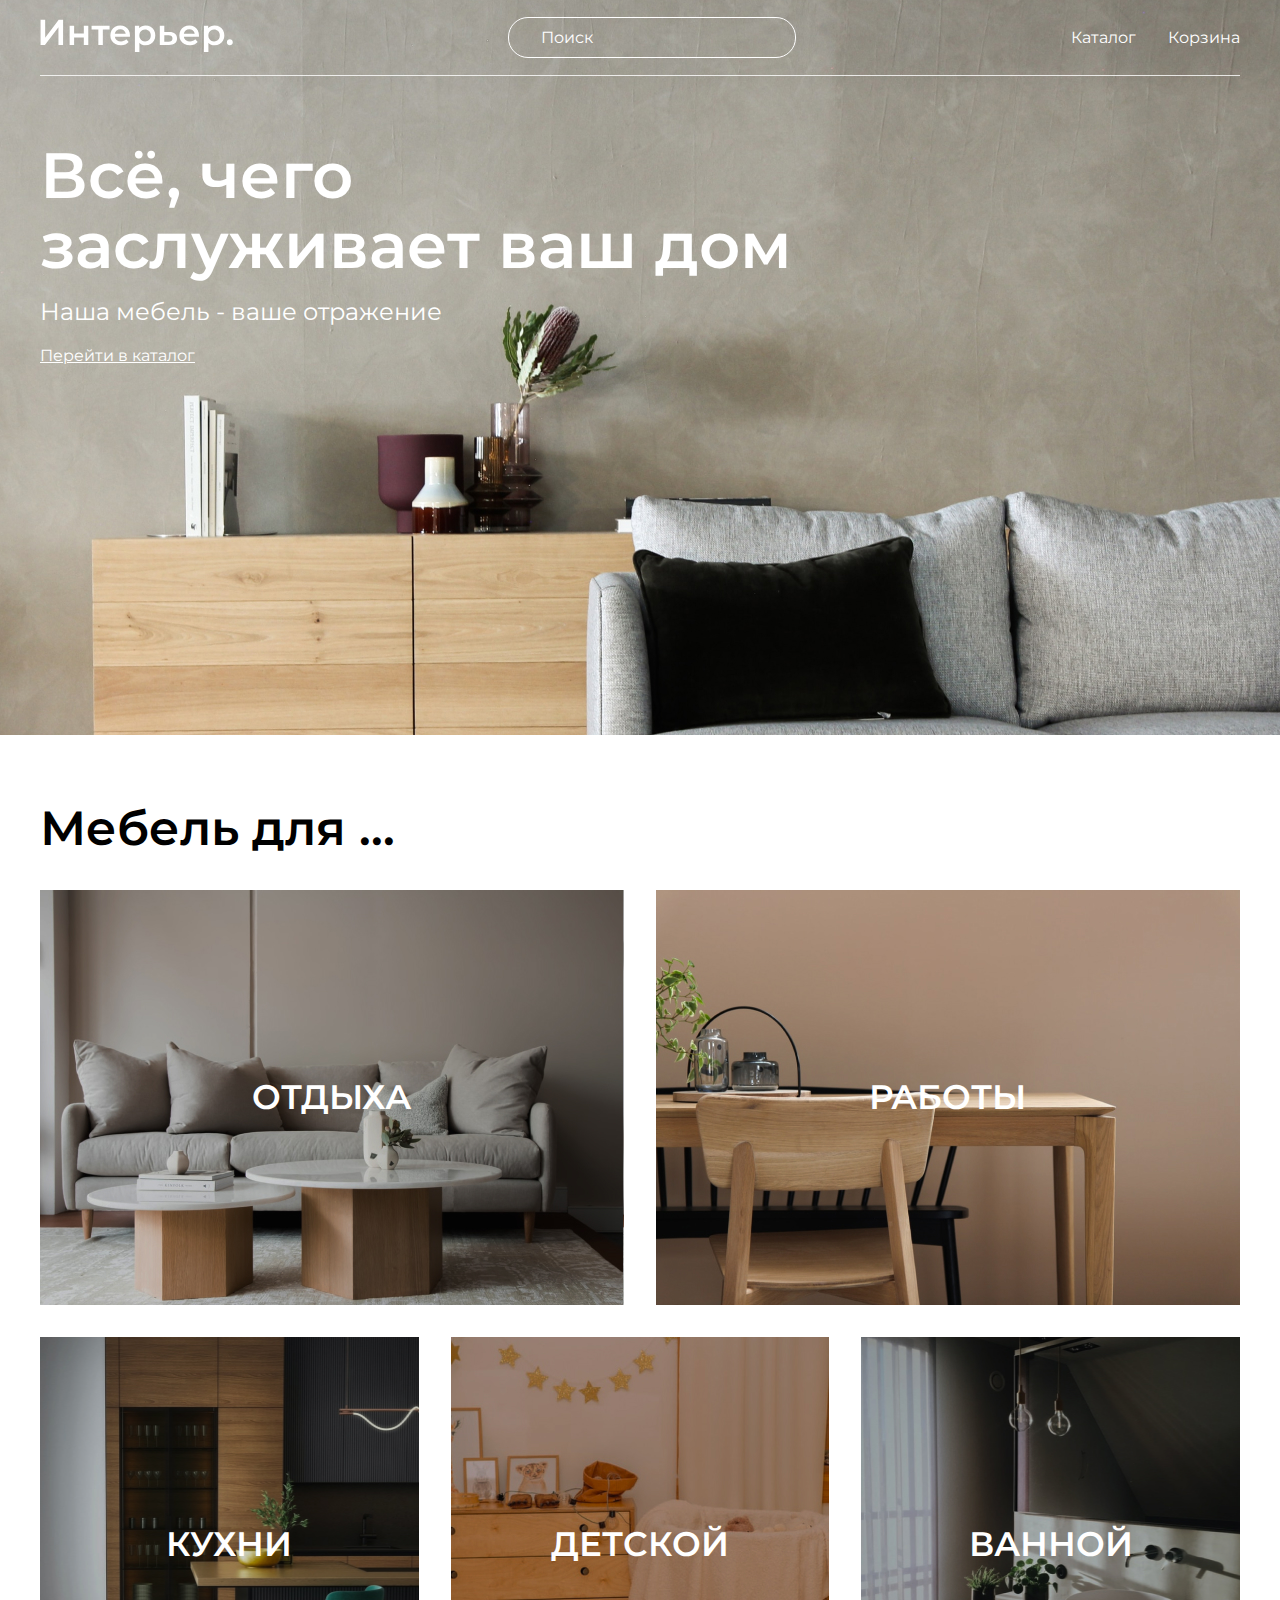
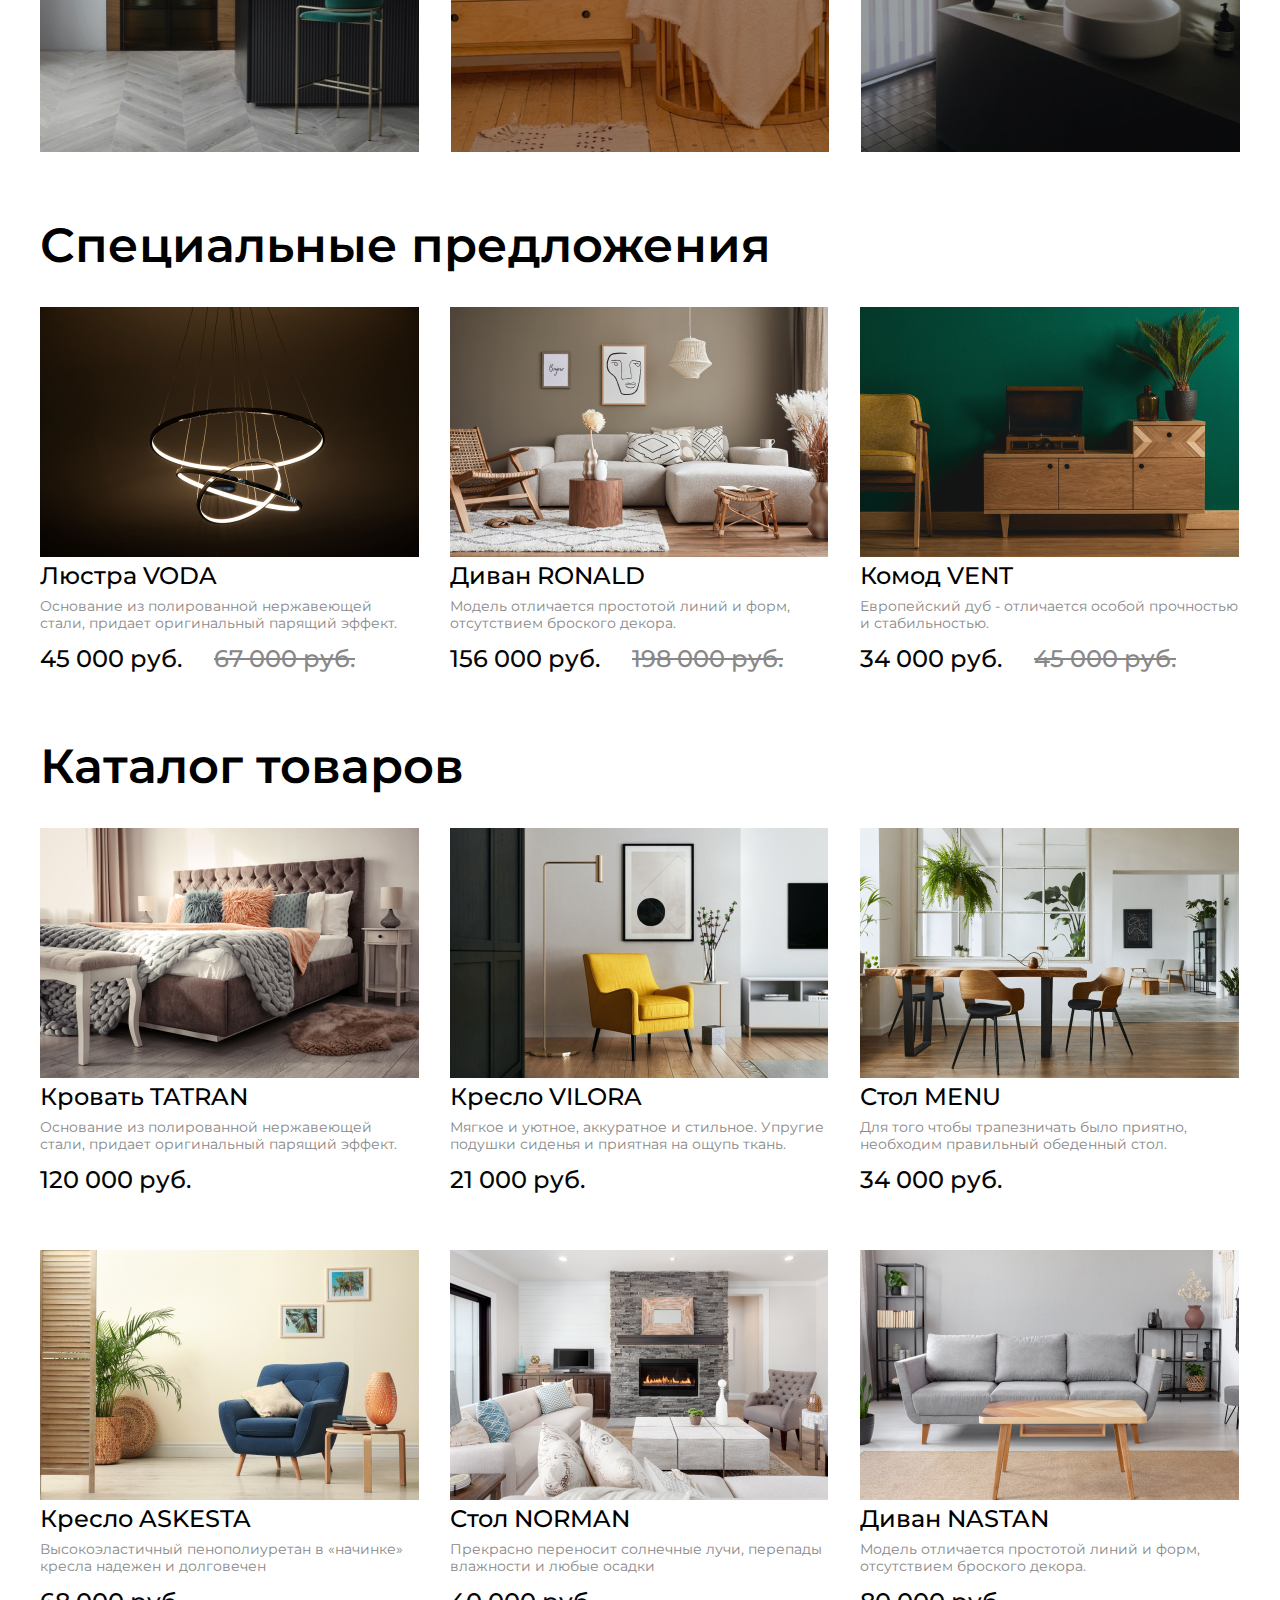
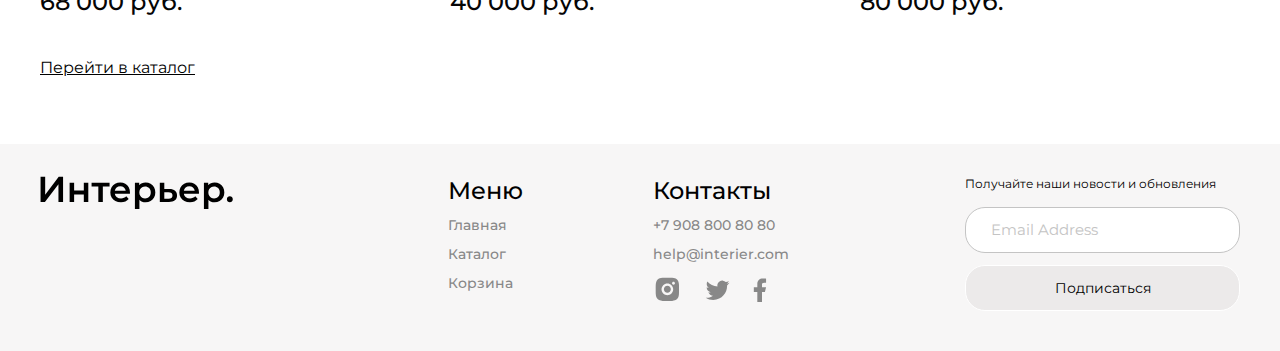
==== commit a9f4a12b: "fix description" ====
--- a/index.html
+++ b/index.html
@@ -1,5 +1,5 @@
 <!DOCTYPE html>
-<html lang="en">
+<html lang="ru">
 <head>
     <meta charset="UTF-8">
     <meta http-equiv="X-UA-Compatible" content="IE=edge">
@@ -16,7 +16,7 @@
             </form>
             <nav class="nav_box">
                 <a class=" link link__nav" href="./catalog.html">Каталог</a>
-                <a class="link link__nav" href="#">Корзина</a>
+                <a class="link link__nav" href="./cart.html">Корзина</a>
             </nav>
         </header>
     
@@ -130,7 +130,7 @@
                     <nav class="footer__nav">
                         <a class="link footer__link" href="./index.html">Главная</a>
                         <a class="link footer__link" href="./catalog.html">Каталог</a>
-                        <a class="link footer__link" href="">Корзина</a>
+                        <a class="link footer__link" href="./cart.html">Корзина</a>
                     </nav>
                 </div>
                
--- a/css/style.css
+++ b/css/style.css
@@ -1,332 +1,662 @@
-@import url('https://fonts.googleapis.com/css2?family=Montserrat:wght@400;500;600&display=swap');
-
-*{
-    margin: 0;
-    padding: 0;
-    box-sizing: border-box;
-}
-
-body {
-    font-family: 'Montserrat';
-}
-
-a{
-    text-decoration: none;
+@import url("https://fonts.googleapis.com/css2?family=Montserrat:wght@400;500;600&display=swap");
+* {
+  margin: 0;
+  padding: 0;
+  box-sizing: border-box;
+  font-family: "Montserrat";
+}
+
+a {
+  text-decoration: none;
 }
 
 .main-margin {
-    margin-bottom: 64px;
+  margin-bottom: 64px;
 }
 
 .center {
-    padding-left: calc(50% - 600px);
-    padding-right: calc(50% - 600px);
-}
+  padding-left: calc(50% - 600px);
+  padding-right: calc(50% - 600px);
+}
+
 /* ===== MAIN START ===== */
 .top {
-    height: 735px;  
-    background-image: url(../img/top-bg.jpg);
-    background-repeat: no-repeat;
-    background-position: center;
-    background-size: cover;
-}
+  height: 735px;
+  background-image: url(../img/top-bg.jpg);
+  background-repeat: no-repeat;
+  background-position: center;
+  background-size: cover;
+}
+
 .top__search {
-    width: 288px;
-    height: 41px;
-    padding: 0 32px;
-    outline: none;
-    border: 1px solid #FFFFFF;
-    border-radius: 20px;   
-    background: transparent; 
-    font-style: normal;
-    font-weight: 400;
-    font-size: 16px;
-    line-height: 20px;
-    color: #FFFFFF;
-}
+  width: 288px;
+  height: 41px;
+  padding: 0 32px;
+  outline: none;
+  border: 1px solid #FFFFFF;
+  border-radius: 20px;
+  background: transparent;
+  font-style: normal;
+  font-weight: 400;
+  font-size: 16px;
+  line-height: 20px;
+  color: #FFFFFF;
+}
+
+.top__search::-moz-placeholder {
+  font-style: normal;
+  font-weight: 400;
+  font-size: 16px;
+  line-height: 20px;
+  color: #FFFFFF;
+}
+
+.top__search:-ms-input-placeholder {
+  font-style: normal;
+  font-weight: 400;
+  font-size: 16px;
+  line-height: 20px;
+  color: #FFFFFF;
+}
+
 .top__search::placeholder {
-    font-style: normal;
-    font-weight: 400;
-    font-size: 16px;
-    line-height: 20px;
-    color: #FFFFFF;
+  font-style: normal;
+  font-weight: 400;
+  font-size: 16px;
+  line-height: 20px;
+  color: #FFFFFF;
 }
 
 .header {
-    height: 76px;
-    display: flex;
-    justify-content: space-between;
-    border-bottom: .5px solid rgba(255, 255, 255, 0.8);
-    align-items: center;
-}
+  height: 76px;
+  display: flex;
+  justify-content: space-between;
+  border-bottom: 0.5px solid rgba(255, 255, 255, 0.8);
+  align-items: center;
+}
+
 .nav_box {
-    display: flex;
-    gap: 32px;
+  display: flex;
+  gap: 32px;
 }
 
 .link__nav {
-    font-style: normal;
-    font-weight: 400;
-    font-size: 16px;
-    line-height: 20px;
-    color: #FFFFFF;
-
+  font-style: normal;
+  font-weight: 400;
+  font-size: 16px;
+  line-height: 20px;
+  color: #FFFFFF;
 }
 
 .link:hover {
-   text-decoration: underline; 
-}
+  text-decoration: underline;
+}
+
 .main__title {
-    width: 765px;
-    margin: 64px 0 16px;
-    font-style: normal;
-    font-weight: 600;
-    font-size: 64px;
-    line-height: 70px;
-    color: #FFFFFF;  
+  width: 765px;
+  margin: 64px 0 16px;
+  font-style: normal;
+  font-weight: 600;
+  font-size: 64px;
+  line-height: 70px;
+  color: #FFFFFF;
 }
 
 .main__text {
-    margin-bottom: 16px;
-    font-style: normal;
-    font-weight: 400;
-    font-size: 24px;
-    line-height: 32px;
-    color: #FFFFFF;    
+  margin-bottom: 16px;
+  font-style: normal;
+  font-weight: 400;
+  font-size: 24px;
+  line-height: 32px;
+  color: #FFFFFF;
 }
 
 .link__catalog {
-    font-style: normal;
-    font-weight: 400;
-    font-size: 16px;
-    line-height: 24px;
-    text-decoration-line: underline;
-    color: #FFFFFF;
-}
+  font-style: normal;
+  font-weight: 400;
+  font-size: 16px;
+  line-height: 24px;
+  -webkit-text-decoration-line: underline;
+          text-decoration-line: underline;
+  color: #FFFFFF;
+}
+
 /* ===== MAIN END ===== */
-
-
 /* ===== FOR START ===== */
 .for__subtitle {
-    font-style: normal;
-    font-weight: 600;
-    font-size: 48px;
-    line-height: 59px;
-    color: #000000;
-    margin-bottom: 32px;
-}
+  font-style: normal;
+  font-weight: 600;
+  font-size: 48px;
+  line-height: 59px;
+  color: #000000;
+  margin-bottom: 32px;
+}
+
 .for {
-    display: grid;
-    gap: 32px;
-    grid-template-columns: repeat(12, 1fr);
-}
+  display: grid;
+  gap: 32px;
+  grid-template-columns: repeat(12, 1fr);
+}
+
 .for__item {
-    height: 415px;
-    grid-column: span 4;
-    font-style: normal;
-    font-weight: 600;
-    font-size: 34px;
-    line-height: 41px;
-    text-transform: uppercase;
-    color: #FFFFFF;
-    display: flex;
-    justify-content: center;
-    align-items: center;
-}
+  height: 415px;
+  grid-column: span 4;
+  font-style: normal;
+  font-weight: 600;
+  font-size: 34px;
+  line-height: 41px;
+  text-transform: uppercase;
+  color: #FFFFFF;
+  display: flex;
+  justify-content: center;
+  align-items: center;
+}
+
 .for__item_big {
-    grid-column: span 6;
+  grid-column: span 6;
 }
 
 .for_relax {
-    background-image: url(../img/furniture\ for/for\ relax.jpg);
+  background-image: url(../img/furniture\ for/for\ relax.jpg);
 }
 
 .for_work {
-    background-image: url(../img/furniture\ for/for\ work.jpg);
+  background-image: url(../img/furniture\ for/for\ work.jpg);
 }
 
 .for_kitchen {
-    background-image: url(../img/furniture\ for/for\ kitchen.jpg);
+  background-image: url(../img/furniture\ for/for\ kitchen.jpg);
 }
 
 .for_children {
-    background-image: url(../img/furniture\ for/for\ children.jpg);
+  background-image: url(../img/furniture\ for/for\ children.jpg);
 }
 
 .for_bath {
-    background-image: url(../img/furniture\ for/for\ bath.jpg);
+  background-image: url(../img/furniture\ for/for\ bath.jpg);
 }
 
 /* ===== FOR END ===== */
-
 /* ===== PRODUCT START ===== */
 .subtitle__productBox {
-    margin-bottom: 32px;
-    font-style: normal;
-    font-weight: 600;
-    font-size: 48px;
-    line-height: 59px;
-    display: flex;
-    align-items: center;
-    color: #000000;
+  margin-bottom: 32px;
+  font-style: normal;
+  font-weight: 600;
+  font-size: 48px;
+  line-height: 59px;
+  display: flex;
+  align-items: center;
+  color: #000000;
 }
 
 .product_content {
-    display: flex;
-    flex-wrap: wrap;
-    column-gap: 32px;
-    row-gap: 56px;
-}
+  display: flex;
+  flex-wrap: wrap;
+  -moz-column-gap: 32px;
+       column-gap: 32px;
+  row-gap: 56px;
+}
+
 .product {
-    width: 378px;
+  width: 378px;
 }
 
 .name_product {
-    margin-bottom: 8px;
-    font-style: normal;
-    font-weight: 500;
-    font-size: 24px;
-    line-height: 29px;   
-    color: #000000;    
-}
+  margin-bottom: 8px;
+  font-style: normal;
+  font-weight: 500;
+  font-size: 24px;
+  line-height: 29px;
+  color: #000000;
+}
+
 .product_description {
-    margin-bottom: 12px;
-    font-style: normal;
-    font-weight: 400;
-    font-size: 14px;
-    line-height: 17px;
-    color: #888888;
+  margin-bottom: 12px;
+  font-style: normal;
+  font-weight: 400;
+  font-size: 14px;
+  line-height: 17px;
+  color: #888888;
 }
 
 .product__box-price {
-    display: flex;
-    gap: 32px
-}
+  display: flex;
+  gap: 32px;
+}
+
 .new__price {
-    font-style: normal;
-    font-weight: 500;
-    font-size: 24px;
-    line-height: 29px;
-    color: #050505;
-}
+  font-style: normal;
+  font-weight: 500;
+  font-size: 24px;
+  line-height: 29px;
+  color: #050505;
+}
+
 .old__price {
-    font-style: normal;
-    font-weight: 500;
-    font-size: 24px;
-    line-height: 29px;
-    text-decoration-line: line-through;
-    color: #888888;
+  font-style: normal;
+  font-weight: 500;
+  font-size: 24px;
+  line-height: 29px;
+  -webkit-text-decoration-line: line-through;
+          text-decoration-line: line-through;
+  color: #888888;
 }
 
 /* ===== PRODUCT END ===== */
-
 .link__catalog-middle {
-    display: block;
-    margin-top: 40px;
-    font-style: normal;
-    font-weight: 400;
-    font-size: 16px;
-    line-height: 24px;
-    text-decoration-line: underline;
-    color: #000000;
+  display: block;
+  margin-top: 40px;
+  font-style: normal;
+  font-weight: 400;
+  font-size: 16px;
+  line-height: 24px;
+  -webkit-text-decoration-line: underline;
+          text-decoration-line: underline;
+  color: #000000;
 }
 
 /* ===== FOOTER START ===== */
 .footer {
-    display: flex;
-    padding-top: 32px;
-    padding-bottom: 40px;
-    background: #F7F6F6;
-    justify-content: space-between;
-    flex-wrap: wrap;
+  display: flex;
+  padding-top: 32px;
+  padding-bottom: 40px;
+  background: #F7F6F6;
+  justify-content: space-between;
+  flex-wrap: wrap;
 }
 
 .footer__content {
-    width: 792px;
-    display: flex;
-    justify-content: space-between;
-}
+  width: 792px;
+  display: flex;
+  flex-wrap: wrap;
+  justify-content: space-between;
+}
+
 .footer__info {
-    display: flex;
-    gap: 130px;
-}
+  display: flex;
+  gap: 130px;
+}
+
 .footer__subtitle {
-    margin-bottom: 12px;
-    font-style: normal;
-    font-weight: 500;
-    font-size: 24px;
-    line-height: 29px;
-    color: #000000;
-}
+  margin-bottom: 12px;
+  font-style: normal;
+  font-weight: 500;
+  font-size: 24px;
+  line-height: 29px;
+  color: #000000;
+}
+
 .footer__nav {
-    display: flex;
-    flex-direction: column;
-    gap: 12px;
-}
-
-.footer__link{
-    font-style: normal;
-    font-weight: 500;
-    font-size: 14px;
-    line-height: 17px;
-    color: #888888;
-    text-decoration: none;
+  display: flex;
+  flex-direction: column;
+  gap: 12px;
+}
+
+.footer__link {
+  font-style: normal;
+  font-weight: 500;
+  font-size: 14px;
+  line-height: 17px;
+  color: #888888;
+  text-decoration: none;
 }
 
 .contact_box {
-    display: flex;
-    flex-direction: column;
-    gap: 12px;
-    margin-bottom: 12px;
+  display: flex;
+  flex-direction: column;
+  gap: 12px;
+  margin-bottom: 12px;
 }
 
 .social-box {
-    display: flex;
-    gap: 23px;
-    align-items: center;
-}
+  display: flex;
+  gap: 23px;
+  align-items: center;
+}
+
 .form {
-    display: flex;
-    flex-direction: column;
-}
+  display: flex;
+  flex-direction: column;
+}
+
 .form__text {
-    margin-bottom: 16px;
-    font-style: normal;
-    font-weight: 400;
-    font-size: 12px;
-    line-height: 15px;
-    color: #000000;
-}
+  margin-bottom: 16px;
+  font-style: normal;
+  font-weight: 400;
+  font-size: 12px;
+  line-height: 15px;
+  color: #000000;
+}
+
 .form__email {
-    margin-bottom: 12px;
-    width: 275px;
-    height: 46px;
-    padding: 0 25px;
-    background: #FFFFFF;
-    border: 1px solid #C4C4C4;
-    border-radius: 20px;
-}
+  margin-bottom: 12px;
+  width: 275px;
+  height: 46px;
+  padding: 0 25px;
+  background: #FFFFFF;
+  border: 1px solid #C4C4C4;
+  border-radius: 20px;
+}
+
+.form__email::-moz-placeholder {
+  font-style: normal;
+  font-weight: 400;
+  font-size: 15px;
+  line-height: 18px;
+  color: #C4C4C4;
+}
+
+.form__email:-ms-input-placeholder {
+  font-style: normal;
+  font-weight: 400;
+  font-size: 15px;
+  line-height: 18px;
+  color: #C4C4C4;
+}
+
 .form__email::placeholder {
-    font-style: normal;
-    font-weight: 400;
-    font-size: 15px;
-    line-height: 18px;
-    color: #C4C4C4;
-}
+  font-style: normal;
+  font-weight: 400;
+  font-size: 15px;
+  line-height: 18px;
+  color: #C4C4C4;
+}
+
 .form__subscribe {
-    background: rgba(222, 215, 215, 0.41);
-    border: 1px solid #FFFFFF;
-    border-radius: 20px;
-    width: 275px;
-    height: 46px;
-    font-style: normal;
-    font-weight: 400;
-    font-size: 14px;
-    line-height: 17px;
-    color: #000000;
-}
+  background: rgba(222, 215, 215, 0.41);
+  border: 1px solid #FFFFFF;
+  border-radius: 20px;
+  width: 275px;
+  height: 46px;
+  font-style: normal;
+  font-weight: 400;
+  font-size: 14px;
+  line-height: 17px;
+  color: #000000;
+}
+
 .form__subscribe:hover {
-    background: #000;
-    color: #FFF;
-}
-/* ===== FOOTER END ===== */+  background: #000;
+  color: #FFF;
+}
+
+/* ===== FOOTER END ===== */
+.catalog_bg {
+  background-image: url(../img/catalog-bg.jpg);
+  height: 400px;
+  background-repeat: no-repeat;
+  background-position: center;
+  background-size: cover;
+}
+
+.catalog__main_title {
+  font-style: normal;
+  font-weight: 600;
+  font-size: 64px;
+  line-height: 70px;
+  color: #FFFFFF;
+  margin-top: 127px;
+}
+
+.sort_box {
+  display: flex;
+  justify-content: space-between;
+  margin-bottom: 32px;
+}
+
+.sort_box_nav {
+  display: flex;
+  gap: 10px;
+  align-items: center;
+}
+
+.sort__link {
+  font-style: normal;
+  font-weight: 400;
+  font-size: 16px;
+  line-height: 32px;
+  color: #000000;
+}
+
+.sort_btn {
+  display: flex;
+  gap: 33px;
+  height: 41px;
+  align-items: center;
+  border: 1px solid #C4C4C4;
+  border-radius: 20px;
+  padding-left: 14px;
+  padding-right: 14px;
+}
+
+.sort_text {
+  font-style: normal;
+  font-weight: 400;
+  font-size: 16px;
+  line-height: 20px;
+  color: #000000;
+}
+
+.more {
+  width: -webkit-fit-content;
+  width: -moz-fit-content;
+  width: fit-content;
+  font-style: normal;
+  font-weight: 400;
+  font-size: 16px;
+  line-height: 24px;
+  -webkit-text-decoration-line: underline;
+          text-decoration-line: underline;
+  color: #000000;
+  margin-top: 32px;
+}
+
+.more:hover {
+  cursor: pointer;
+}
+
+.top_cart {
+  height: 400px;
+  background-image: url(../img/cart-bg.jpg);
+  background-position: center;
+  background-repeat: no-repeat;
+  background-size: cover;
+}
+
+.cart_title {
+  margin-top: 127px;
+  font-weight: 600;
+  font-size: 64px;
+  line-height: 70px;
+  color: #FFFFFF;
+}
+
+.cart_box {
+  display: flex;
+  justify-content: space-between;
+  gap: 33px;
+}
+
+.cart {
+  display: flex;
+  flex-direction: column;
+}
+.cart__name {
+  display: flex;
+  justify-content: space-between;
+  margin-bottom: 14px;
+}
+.cart__item {
+  display: flex;
+  width: 786px;
+  justify-content: space-between;
+  border-top: 0.5px solid #CACDD8;
+  padding-top: 25px;
+  margin-bottom: 32px;
+}
+.cart__item_left {
+  display: flex;
+  gap: 32px;
+}
+.cart__item_text {
+  display: flex;
+  flex-direction: column;
+  gap: 14px;
+}
+.cart__item_text h3 {
+  font-style: normal;
+  font-weight: 500;
+  font-size: 24px;
+  line-height: 29px;
+  color: #000000;
+}
+.cart__item_description {
+  width: 276px;
+  font-style: normal;
+  font-weight: 400;
+  font-size: 14px;
+  line-height: 17px;
+  color: #888888;
+}
+.cart__item_price {
+  font-weight: 500;
+  font-size: 16px;
+  line-height: 20px;
+  display: flex;
+  align-items: center;
+  text-align: center;
+  color: #050505;
+}
+.cart__item_btn {
+  display: flex;
+  gap: 30px;
+}
+.cart__item_btn button {
+  font-weight: 400;
+  font-size: 14px;
+  line-height: 210%;
+  -webkit-text-decoration-line: underline;
+          text-decoration-line: underline;
+  color: #000000;
+  border: none;
+  background-color: #FFFFFF;
+  cursor: pointer;
+}
+.cart__item_count {
+  outline: none;
+  width: 70px;
+  height: 50px;
+  background: #F7F6F6;
+  border: none;
+  border-radius: 6px;
+  font-style: normal;
+  font-weight: 600;
+  font-size: 14px;
+  line-height: 210%;
+  display: flex;
+  align-items: center;
+  text-align: center;
+  color: #000000;
+}
+.cart__item_count::-moz-placeholder {
+  font-style: normal;
+  font-weight: 600;
+  font-size: 14px;
+  line-height: 210%;
+  display: flex;
+  align-items: center;
+  text-align: center;
+  color: #000000;
+}
+.cart__item_count:-ms-input-placeholder {
+  font-style: normal;
+  font-weight: 600;
+  font-size: 14px;
+  line-height: 210%;
+  display: flex;
+  align-items: center;
+  text-align: center;
+  color: #000000;
+}
+.cart__item_count::placeholder {
+  font-style: normal;
+  font-weight: 600;
+  font-size: 14px;
+  line-height: 210%;
+  display: flex;
+  align-items: center;
+  text-align: center;
+  color: #000000;
+}
+.cart__button {
+  display: flex;
+  gap: 7px;
+  margin-top: 50px;
+}
+.cart__button button {
+  width: 200px;
+  height: 37px;
+  background: #FFF;
+  border: 1px solid #000000;
+  border-radius: 50px;
+  font-style: normal;
+  font-weight: 400;
+  font-size: 14px;
+  color: #020202;
+  cursor: pointer;
+}
+.cart__button button:hover {
+  background: #000;
+  color: #FFF;
+}
+
+.cart__form {
+  width: 378px;
+  display: flex;
+  flex-direction: column;
+  background: #F7F6F6;
+  border-radius: 20px;
+  padding: 42px 0 0 26px;
+}
+.cart__form h3 {
+  text-align: center;
+  margin-bottom: 34px;
+}
+.cart__form_input {
+  width: 288px;
+  border: none;
+  background: #F7F6F6;
+  border-bottom: 1px solid #CACDD8;
+  font-style: normal;
+  font-weight: 400;
+  font-size: 14px;
+  line-height: 17px;
+  color: #000000;
+  outline: none;
+}
+.cart__form_name {
+  margin-bottom: 40px;
+}
+.cart__form_tel {
+  margin-bottom: 40px;
+}
+.cart__form_price {
+  margin-bottom: 18px;
+  text-align: center;
+}
+.cart__form_button {
+  align-self: center;
+  width: 290px;
+  height: 40px;
+  border: 1px solid #040404;
+  border-radius: 20px;
+  font-weight: 400;
+  font-size: 16px;
+  line-height: 20px;
+  color: #000000;
+  background: #F7F6F6;
+}
+.cart__form_button:hover {
+  color: #FFF;
+  background: #000;
+}/*# sourceMappingURL=style.css.map */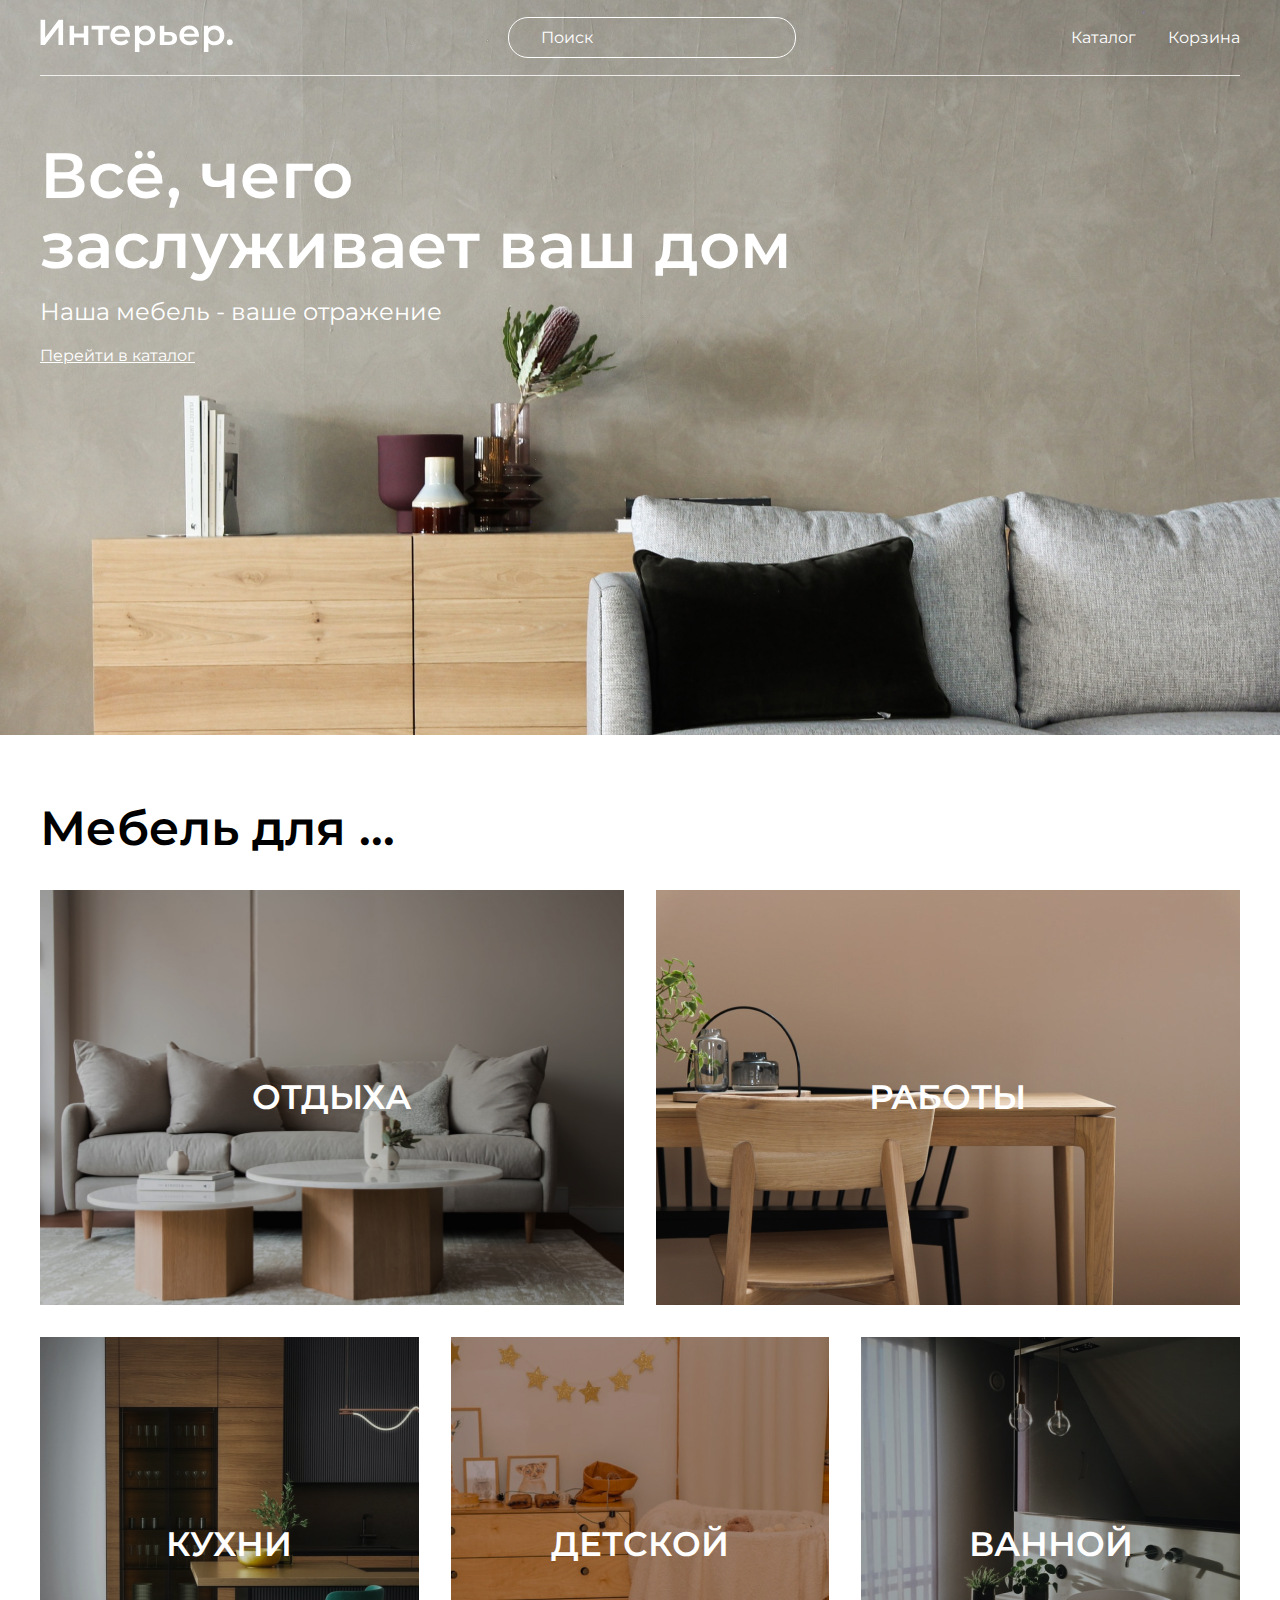
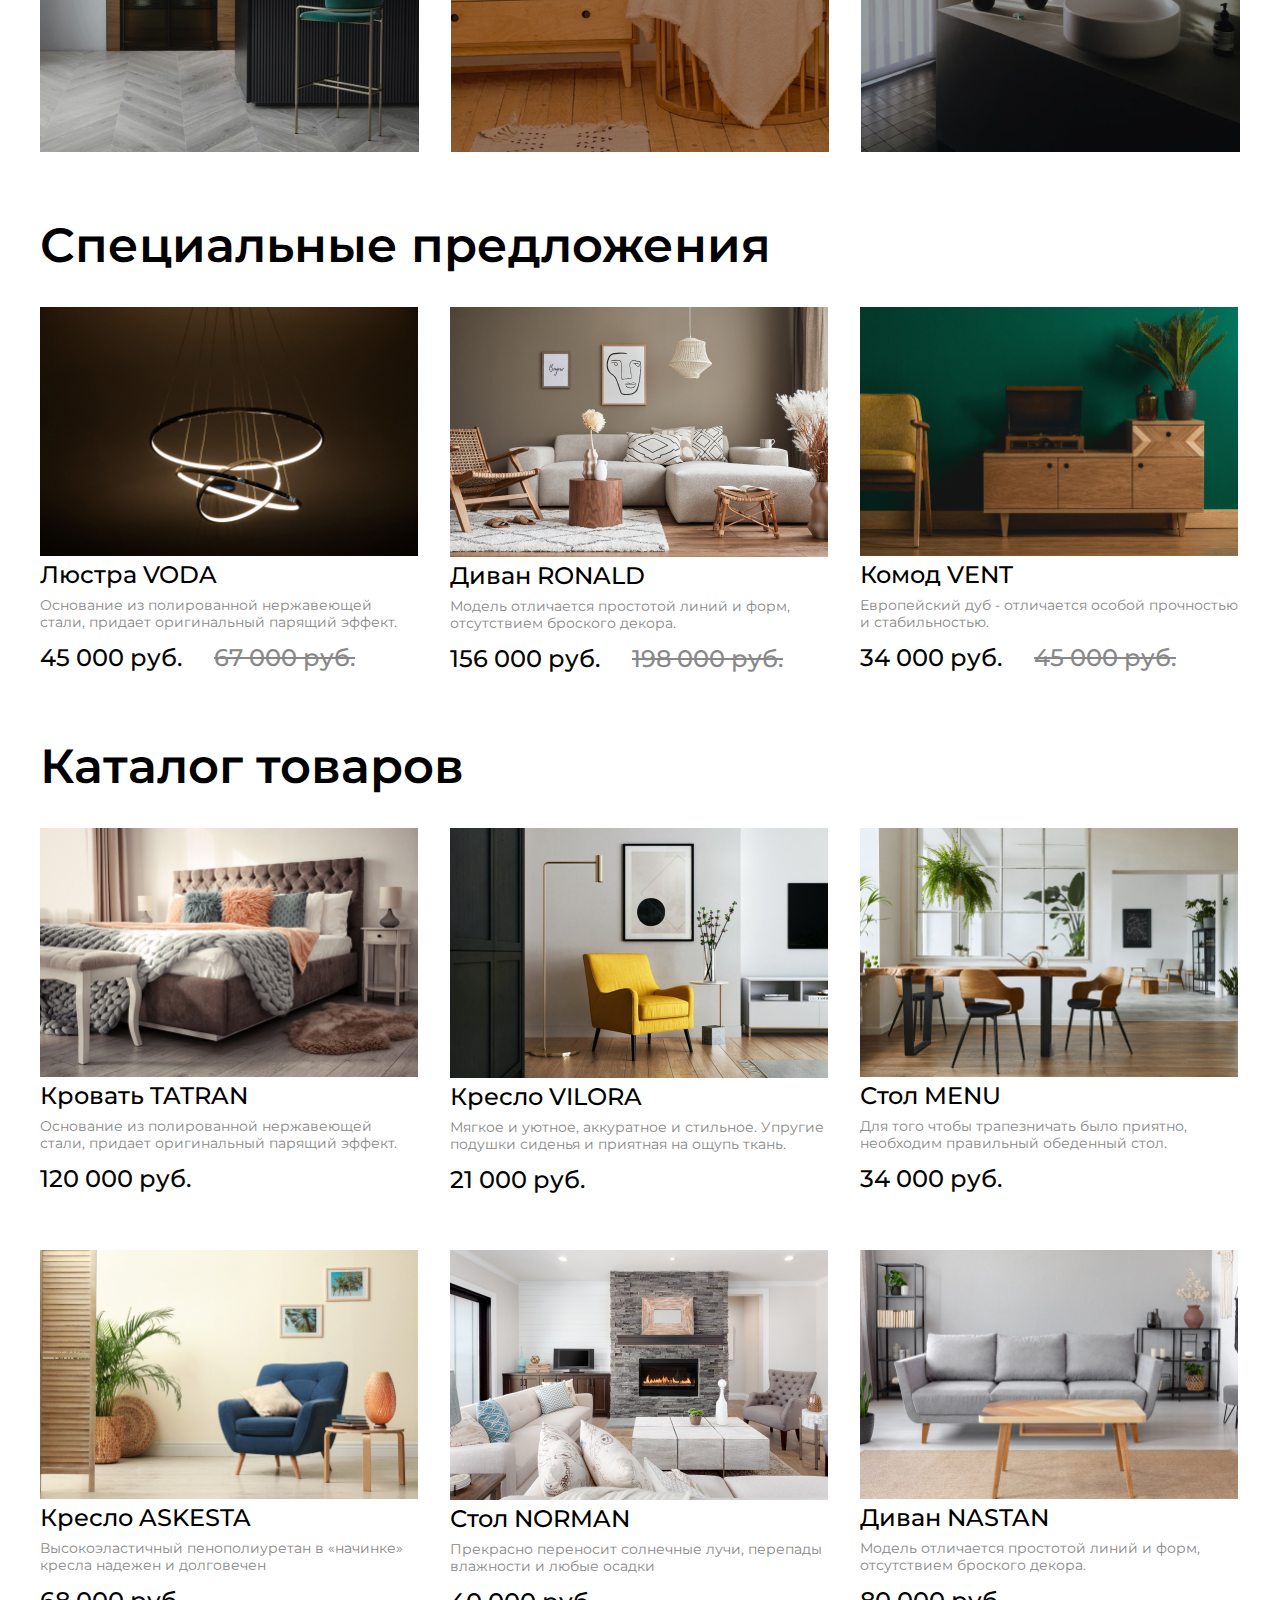
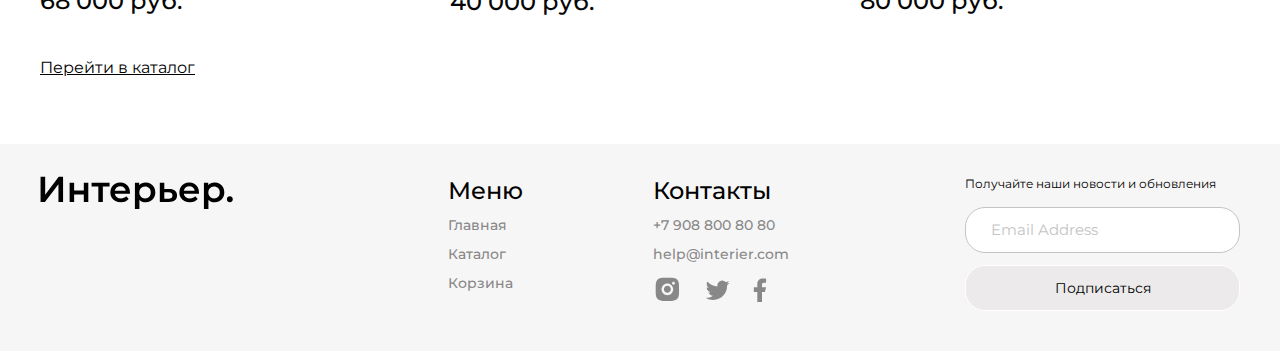
==== commit 04c67fe7: "adaptive for tablet" ====
--- a/index.html
+++ b/index.html
@@ -42,7 +42,7 @@
         <h2 class="subtitle__productBox" >Специальные предложения</h2>
         <div class="product_content">
             <div class="product">
-                <img src="img/products/chandelier-VODA.jpg" alt="Люстра">
+                <img class="product__image" src="img/products/chandelier-VODA.jpg" alt="Люстра">
                 <h3 class="name_product" >Люстра VODA</h3>
                 <p class="product_description">Основание из полированной нержавеющей стали, придает оригинальный парящий эффект.</p>
                 <div class="product__box-price">
@@ -52,7 +52,7 @@
             </div>
 
             <div class="product">
-                <img src="img/products/sofa-RONALD.jpg" alt="Диван">
+                <img class="product__image" src="img/products/sofa-RONALD.jpg" alt="Диван">
                 <h3 class="name_product" >Диван RONALD</h3>
                 <p class="product_description">Модель отличается простотой линий и форм, отсутствием броского декора.</p>
                 <div class="product__box-price">
@@ -62,7 +62,7 @@
             </div>
 
             <div class="product">
-                <img src="img/products/dresser-VENT.jpg" alt="Комод">
+                <img class="product__image" src="img/products/dresser-VENT.jpg" alt="Комод">
                 <h3 class="name_product" >Комод VENT</h3>
                 <p class="product_description">Европейский дуб - отличается особой прочностью и стабильностью.</p>
                 <div class="product__box-price">
@@ -77,42 +77,42 @@
         <h2 class="subtitle__productBox" >Каталог товаров</h2>
         <div class="product_content">
             <div class="product">
-                <img src="img/products/bed-TATRAN.jpg" alt="Кровать">
+                <img class="product__image" src="img/products/bed-TATRAN.jpg" alt="Кровать">
                 <h3 class="name_product" >Кровать TATRAN</h3>
                 <p class="product_description">Основание из полированной нержавеющей стали, придает оригинальный парящий эффект.</p>
                 <p class="new__price">120 000 руб.</p>
             </div>
 
             <div class="product">
-                <img src="img/products/armchair-VILORA.jpg" alt="Кресло">
+                <img class="product__image" src="img/products/armchair-VILORA.jpg" alt="Кресло">
                 <h3 class="name_product" >Кресло VILORA</h3>
                 <p class="product_description">Мягкое и уютное, аккуратное и стильное. Упругие подушки сиденья и приятная на ощупь ткань. </p>
                 <p class="new__price">21 000 руб.</p>
             </div>
 
             <div class="product">
-                <img src="img/products/table-MENU.jpg" alt="Стол">
+                <img class="product__image" src="img/products/table-MENU.jpg" alt="Стол">
                 <h3 class="name_product" >Стол MENU</h3>
                 <p class="product_description">Для того чтобы трапезничать было приятно, необходим правильный обеденный стол.</p>
                 <p class="new__price">34 000 руб.</p>
             </div>
 
             <div class="product">
-                <img src="img/products/armchair-ASKESTA.jpg" alt="Кресло">
+                <img class="product__image" src="img/products/armchair-ASKESTA.jpg" alt="Кресло">
                 <h3 class="name_product" >Кресло ASKESTA</h3>
                 <p class="product_description">Высокоэластичный пенополиуретан в «начинке» кресла надежен и долговечен</p>
                 <p class="new__price">68 000 руб.</p>
             </div>
 
             <div class="product">
-                <img src="img/products/table-NORMAN.jpg" alt="Стол">
+                <img class="product__image" src="img/products/table-NORMAN.jpg" alt="Стол">
                 <h3 class="name_product" >Стол NORMAN</h3>
                 <p class="product_description">Прекрасно переносит солнечные лучи, перепады влажности и любые осадки</p>
                 <p class="new__price">40 000 руб.</p>
             </div>
 
             <div class="product">
-                <img src="img/products/sofa-NASTAN.jpg" alt="Диван">
+                <img class="product__image" src="img/products/sofa-NASTAN.jpg" alt="Диван">
                 <h3 class="name_product" >Диван NASTAN</h3>
                 <p class="product_description">Модель отличается простотой линий и форм, отсутствием броского декора.</p>
                 <p class="new__price">80 000 руб.</p>
@@ -122,7 +122,7 @@
     </section>
 
     <footer class="footer center">
-        <a href="./index.html"><img src="img/logo-dark.svg" alt="logo"></a>
+        <a class="footer__logo" href="./index.html"><img src="img/logo-dark.svg" alt="logo"></a>
         <div class="footer__content">
             <div class="footer__info">
                 <div class="footer__menu">
--- a/css/style.css
+++ b/css/style.css
@@ -1,3 +1,4 @@
+@charset "UTF-8";
 @import url("https://fonts.googleapis.com/css2?family=Montserrat:wght@400;500;600&display=swap");
 * {
   margin: 0;
@@ -93,7 +94,7 @@
 }
 
 .main__title {
-  width: 765px;
+  max-width: 765px;
   margin: 64px 0 16px;
   font-style: normal;
   font-weight: 600;
@@ -158,22 +159,37 @@
 
 .for_relax {
   background-image: url(../img/furniture\ for/for\ relax.jpg);
+  background-position: center;
+  background-repeat: no-repeat;
+  background-size: cover;
 }
 
 .for_work {
   background-image: url(../img/furniture\ for/for\ work.jpg);
+  background-position: center;
+  background-repeat: no-repeat;
+  background-size: cover;
 }
 
 .for_kitchen {
   background-image: url(../img/furniture\ for/for\ kitchen.jpg);
+  background-position: center;
+  background-repeat: no-repeat;
+  background-size: cover;
 }
 
 .for_children {
   background-image: url(../img/furniture\ for/for\ children.jpg);
+  background-position: center;
+  background-repeat: no-repeat;
+  background-size: cover;
 }
 
 .for_bath {
   background-image: url(../img/furniture\ for/for\ bath.jpg);
+  background-position: center;
+  background-repeat: no-repeat;
+  background-size: cover;
 }
 
 /* ===== FOR END ===== */
@@ -199,6 +215,9 @@
 
 .product {
   width: 378px;
+}
+.product__image {
+  width: 100%;
 }
 
 .name_product {
@@ -406,30 +425,65 @@
 
 .sort_box_nav {
   display: flex;
-  gap: 10px;
   align-items: center;
 }
 
-.sort__link {
+.breadcrumbs {
+  display: flex;
+}
+.breadcrumbs__link {
   font-style: normal;
   font-weight: 400;
   font-size: 16px;
   line-height: 32px;
   color: #000000;
 }
-
-.sort_btn {
-  display: flex;
-  gap: 33px;
+.breadcrumbs__link:not(:last-child)::after {
+  content: "/";
+  font-style: normal;
+  font-weight: 400;
+  font-size: 16px;
+  line-height: 32px;
+  color: #000000;
+  padding-left: 10px;
+  padding-right: 10px;
+}
+
+.select {
+  width: 288px;
+  position: relative;
+}
+.select::after {
+  content: "";
+  position: absolute;
+  display: block;
+  background-image: url(../img/selector.svg);
+  background-repeat: no-repeat;
+  pointer-events: none;
+  width: 20px;
+  height: 11px;
+  top: 40%;
+  right: 14px;
+}
+.select::before {
+  content: "Порядок:";
+  position: absolute;
+  top: 10.7px;
+  left: 14px;
+  pointer-events: none;
+}
+.select select {
+  display: block;
+  width: 100%;
   height: 41px;
-  align-items: center;
   border: 1px solid #C4C4C4;
   border-radius: 20px;
-  padding-left: 14px;
-  padding-right: 14px;
-}
-
-.sort_text {
+  padding-left: 94px;
+  padding-right: 38px;
+  outline: none;
+  -webkit-appearance: none;
+  -moz-appearance: none;
+  appearance: none;
   font-style: normal;
   font-weight: 400;
   font-size: 16px;
@@ -473,12 +527,13 @@
 
 .cart_box {
   display: flex;
-  justify-content: space-between;
+  flex-wrap: wrap;
   gap: 33px;
 }
 
 .cart {
   display: flex;
+  width: 786px;
   flex-direction: column;
 }
 .cart__name {
@@ -488,7 +543,6 @@
 }
 .cart__item {
   display: flex;
-  width: 786px;
   justify-content: space-between;
   border-top: 0.5px solid #CACDD8;
   padding-top: 25px;
@@ -544,6 +598,7 @@
 }
 .cart__item_count {
   outline: none;
+  padding: 12px 15px;
   width: 70px;
   height: 50px;
   background: #F7F6F6;
@@ -554,7 +609,6 @@
   font-size: 14px;
   line-height: 210%;
   display: flex;
-  align-items: center;
   text-align: center;
   color: #000000;
 }
@@ -564,7 +618,6 @@
   font-size: 14px;
   line-height: 210%;
   display: flex;
-  align-items: center;
   text-align: center;
   color: #000000;
 }
@@ -574,7 +627,6 @@
   font-size: 14px;
   line-height: 210%;
   display: flex;
-  align-items: center;
   text-align: center;
   color: #000000;
 }
@@ -584,7 +636,6 @@
   font-size: 14px;
   line-height: 210%;
   display: flex;
-  align-items: center;
   text-align: center;
   color: #000000;
 }
@@ -612,6 +663,7 @@
 
 .cart__form {
   width: 378px;
+  height: 556px;
   display: flex;
   flex-direction: column;
   background: #F7F6F6;
@@ -659,4 +711,38 @@
 .cart__form_button:hover {
   color: #FFF;
   background: #000;
+}
+
+@media (max-width: 1199px) {
+  .center {
+    padding-left: calc(50% - 393px);
+    padding-right: calc(50% - 393px);
+  }
+  .for__item {
+    height: 265px;
+  }
+  .product_content {
+    -moz-column-gap: 29px;
+         column-gap: 29px;
+    row-gap: 38px;
+  }
+  .footer__logo {
+    display: none;
+  }
+  .cart_box {
+    gap: 0;
+  }
+  .cart__button {
+    margin-bottom: 64px;
+    margin-top: 0;
+  }
+}
+@media (min-width: 768px) and (max-width: 833px) {
+  .center {
+    padding-left: 24px;
+    padding-right: 24px;
+  }
+  .product {
+    width: 345px;
+  }
 }/*# sourceMappingURL=style.css.map */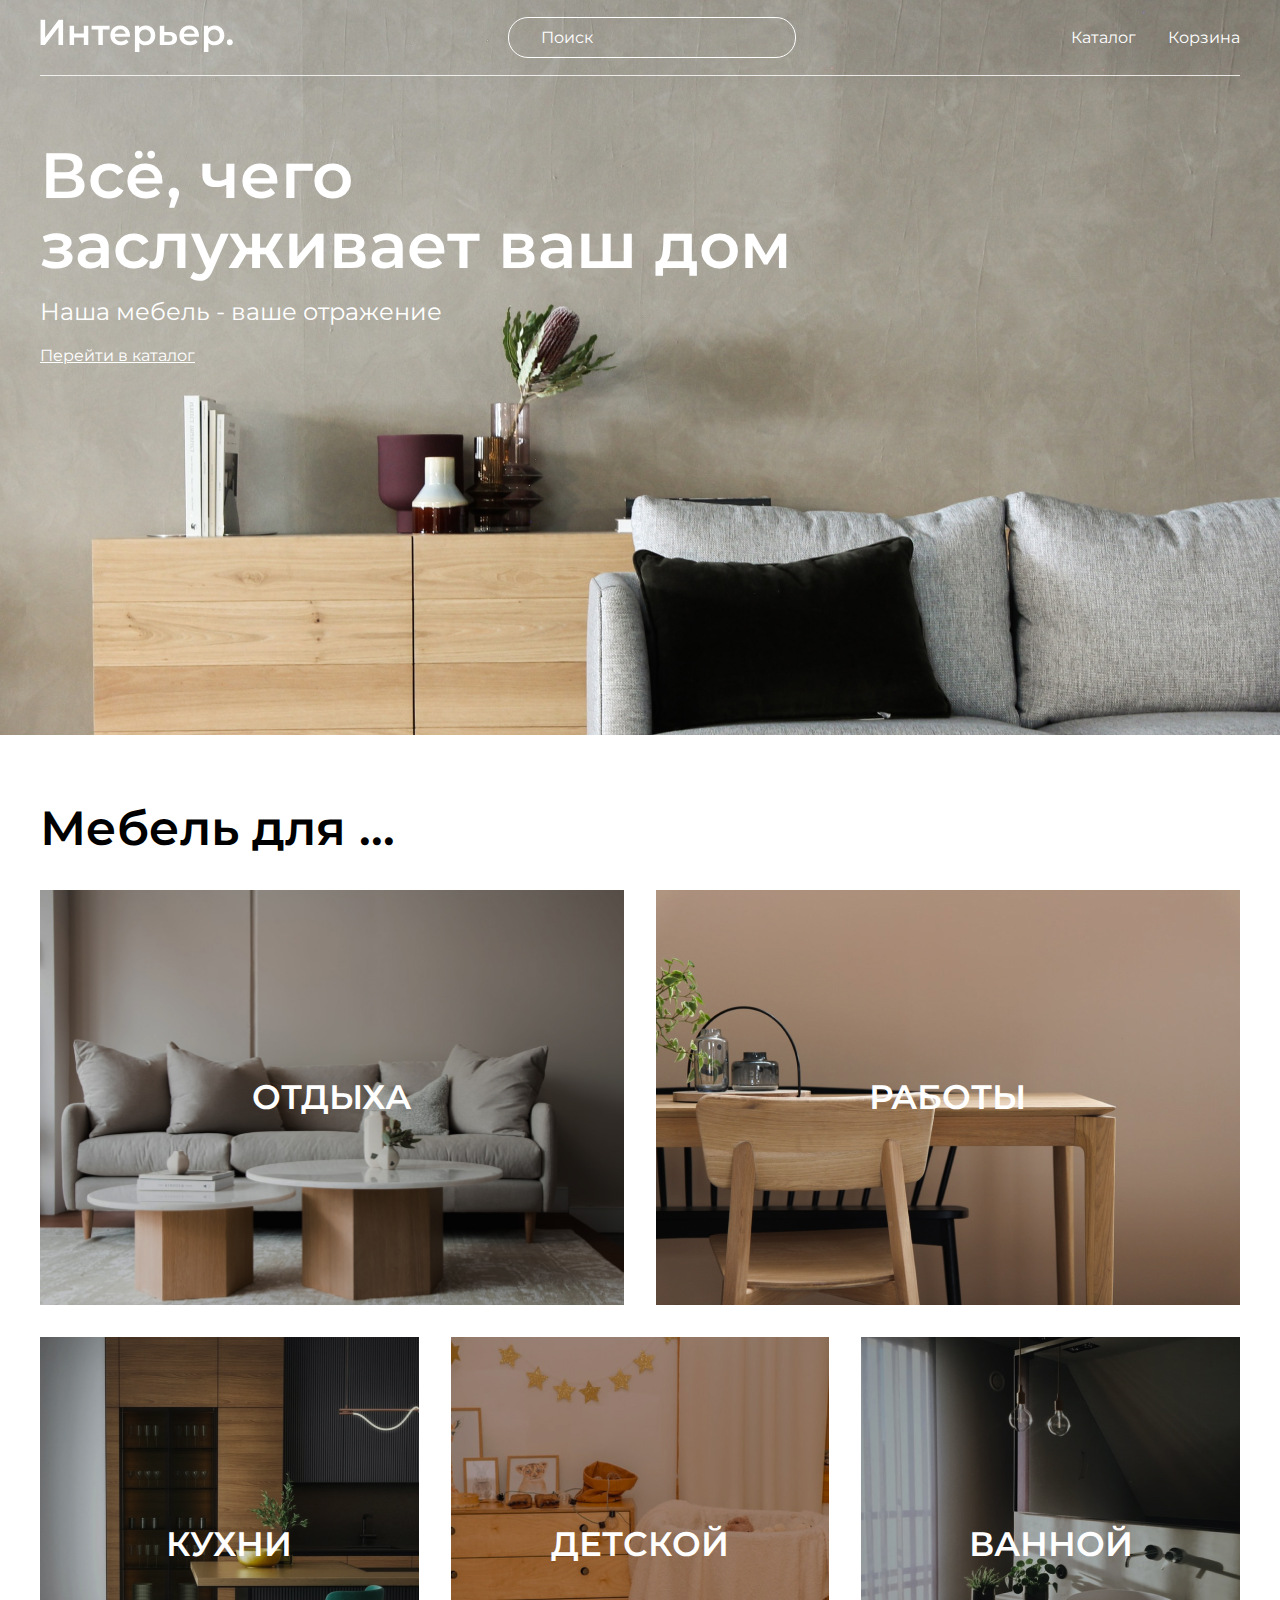
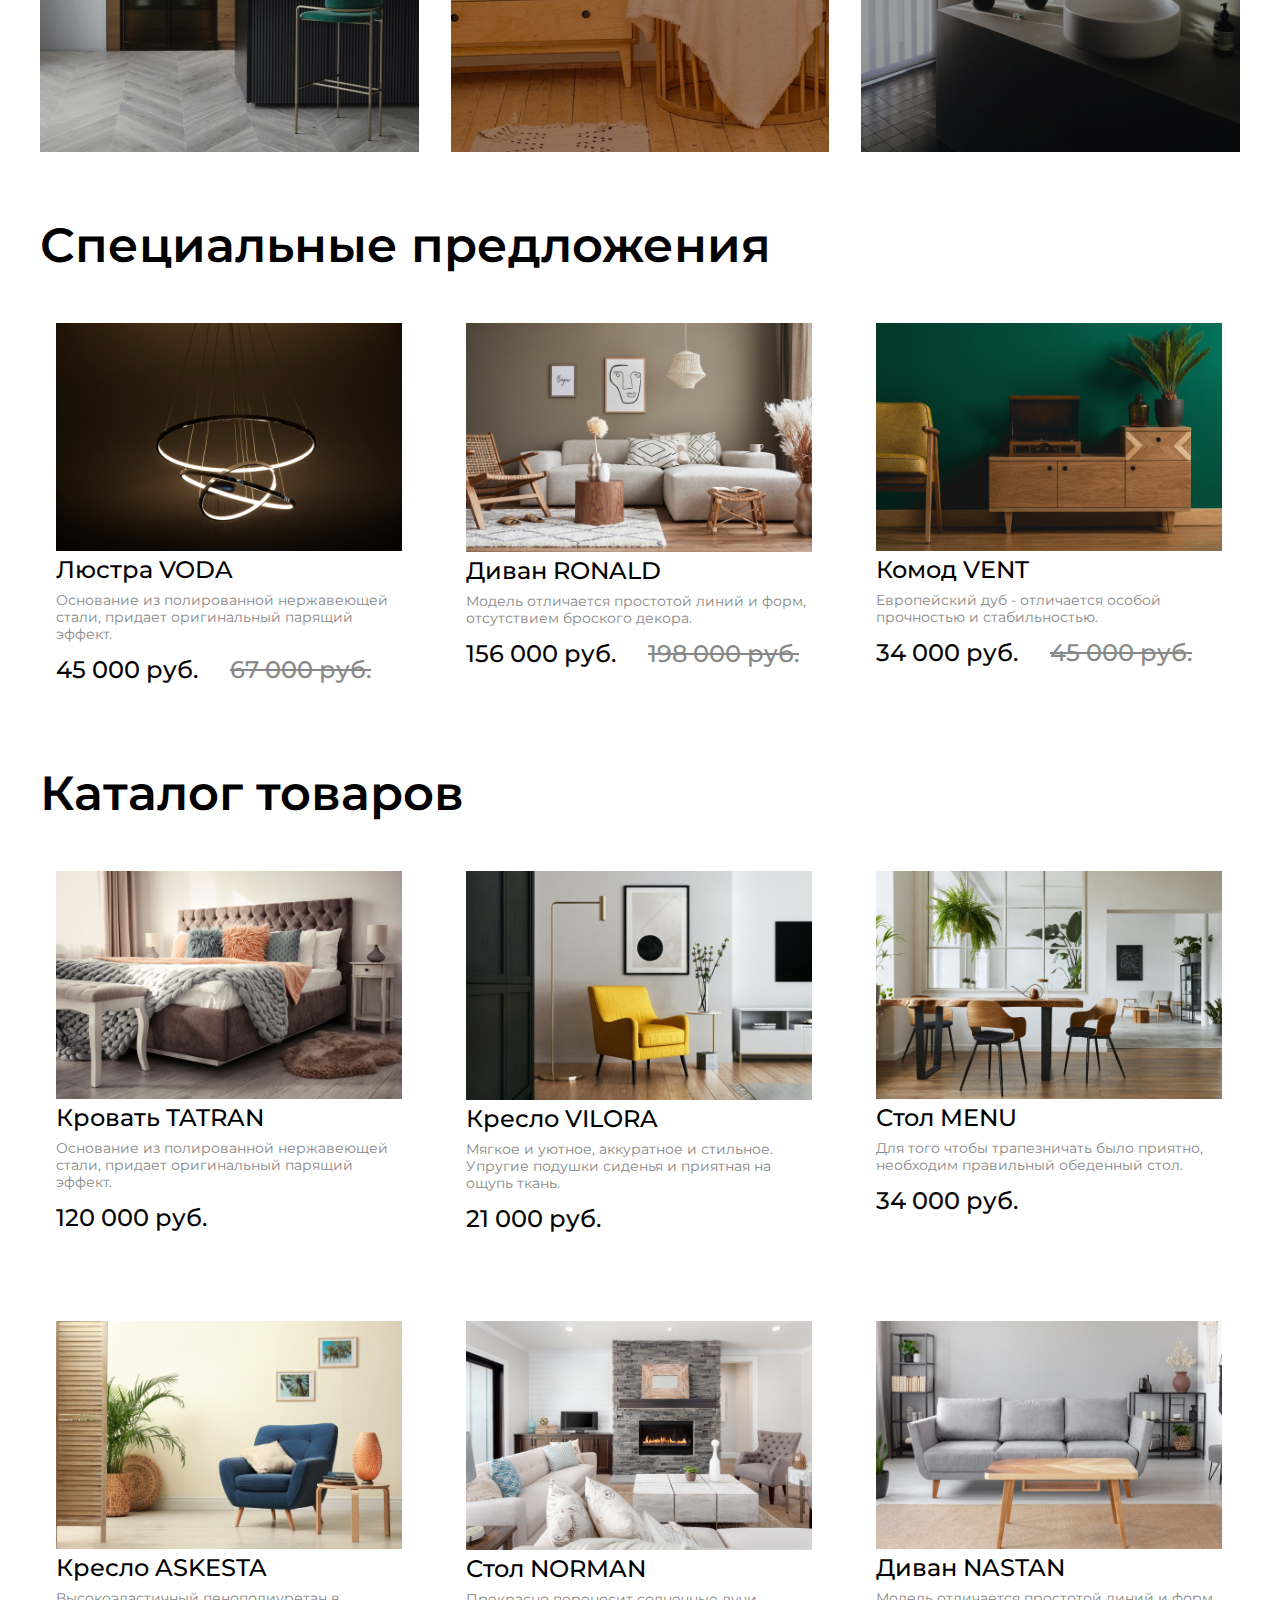
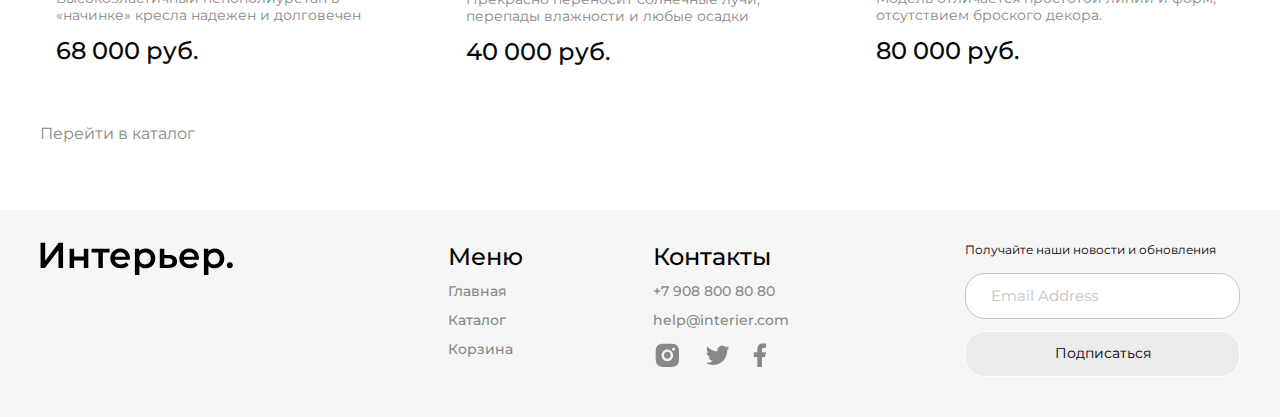
==== commit 22f708cd: "interactive && animation" ====
--- a/index.html
+++ b/index.html
@@ -8,15 +8,39 @@
     <title>Главная страница</title>
 </head>
 <body>
-    <main class="top center main-margin ">
+    <main class="top center main-margin">
         <header class="header">
-            <a href="./index.html"><img src="./img/logo-light.svg" alt="logo"></a>
+            <a href="./index.html"><img class="header__logo" src="./img/logo-light.svg" alt="logo"></a>
             <form action="#">
                 <input class="top__search" type="text" placeholder="Поиск">
             </form>
             <nav class="nav_box">
                 <a class=" link link__nav" href="./catalog.html">Каталог</a>
                 <a class="link link__nav" href="./cart.html">Корзина</a>
+            </nav>
+
+            <nav class="header__nav_mobile">
+                <a href="#">
+                    <svg width="17" height="16" viewBox="0 0 17 16" fill="none" xmlns="http://www.w3.org/2000/svg">
+                    <path d="M2.7515 1.99141C1.59282 3.14838 0.918906 4.70363 0.867092 6.34023C0.815278 7.97682 1.38946 9.57159 2.47264 10.7995C3.55581 12.0275 5.06645 12.7962 6.69672 12.9491C8.29727 13.0991 9.89485 12.6444 11.1757 11.6766L14.5069 15.0085L14.5069 15.0085C14.5897 15.0914 14.6881 15.1571 14.7963 15.2019C14.9046 15.2468 15.0206 15.2698 15.1377 15.2698C15.2549 15.2698 15.3709 15.2468 15.4791 15.2019C15.5873 15.1571 15.6857 15.0914 15.7685 15.0085C15.8514 14.9257 15.9171 14.8274 15.9619 14.7191C16.0068 14.6109 16.0298 14.4949 16.0298 14.3777C16.0298 14.2606 16.0068 14.1446 15.9619 14.0363C15.9171 13.9281 15.8514 13.8298 15.7685 13.7469L15.7685 13.7469L12.4368 10.416C13.4021 9.13496 13.8547 7.53846 13.7038 5.93943C13.5501 4.31054 12.7816 2.80139 11.5547 1.719C10.3277 0.636623 8.73451 0.0623154 7.09916 0.11292C5.46381 0.163525 3.90917 0.835233 2.7515 1.99141ZM2.7515 1.99141L2.82216 2.06217L2.7515 1.99141ZM10.5895 3.25366C11.0271 3.68416 11.3751 4.19703 11.6135 4.76269C11.8518 5.32835 11.9758 5.93561 11.9783 6.54944C11.9808 7.16327 11.8618 7.77152 11.628 8.3391C11.3943 8.90669 11.0505 9.42238 10.6164 9.85642C10.1824 10.2905 9.66668 10.6343 9.09909 10.868C8.53151 11.1018 7.92326 11.2208 7.30943 11.2183C6.6956 11.2158 6.08834 11.0918 5.52268 10.8535C4.95702 10.6151 4.44415 10.2671 4.01365 9.82954C3.15334 8.95509 2.67341 7.77613 2.6784 6.54944C2.6834 5.32275 3.17291 4.14773 4.04032 3.28033C4.90772 2.41292 6.08274 1.92341 7.30943 1.91841C8.53612 1.91342 9.71508 2.39335 10.5895 3.25366Z" fill="white" stroke="white" stroke-width="0.2"/>
+                    </svg>
+                </a>
+                <a href="./catalog.html"><svg width="20" height="21" viewBox="0 0 20 21" fill="none" xmlns="http://www.w3.org/2000/svg">
+                    <rect x="0.800537" y="0.900024" width="4.57143" height="4.57143" fill="white"/>
+                    <rect x="0.800537" y="8.21436" width="4.57143" height="4.57143" fill="white"/>
+                    <rect x="0.800537" y="15.5286" width="4.57143" height="4.57143" fill="white"/>
+                    <rect x="8.11401" y="8.21436" width="4.57143" height="4.57143" fill="white"/>
+                    <rect x="8.11401" y="15.5286" width="4.57143" height="4.57143" fill="white"/>
+                    <rect x="8.11401" y="0.900024" width="4.57143" height="4.57143" fill="white"/>
+                    <rect x="15.4285" y="8.21436" width="4.57143" height="4.57143" fill="white"/>
+                    <rect x="15.4285" y="15.5286" width="4.57143" height="4.57143" fill="white"/>
+                    <rect x="15.4285" y="0.900024" width="4.57143" height="4.57143" fill="white"/>
+                    </svg>
+                </a>
+                <a href="./cart.html"><svg width="19" height="17" viewBox="0 0 19 17" fill="none" xmlns="http://www.w3.org/2000/svg">
+                    <path d="M11.5834 16.8333C12.1359 16.8333 12.6658 16.6138 13.0566 16.2231C13.4473 15.8324 13.6667 15.3025 13.6667 14.75C13.6667 14.1974 13.4473 13.6675 13.0566 13.2768C12.6658 12.8861 12.1359 12.6666 11.5834 12.6666C11.0309 12.6666 10.501 12.8861 10.1103 13.2768C9.71957 13.6675 9.50008 14.1974 9.50008 14.75C9.50008 15.3025 9.71957 15.8324 10.1103 16.2231C10.501 16.6138 11.0309 16.8333 11.5834 16.8333ZM4.29174 16.8333C4.84428 16.8333 5.37418 16.6138 5.76488 16.2231C6.15558 15.8324 6.37508 15.3025 6.37508 14.75C6.37508 14.1974 6.15558 13.6675 5.76488 13.2768C5.37418 12.8861 4.84428 12.6666 4.29174 12.6666C3.73921 12.6666 3.20931 12.8861 2.81861 13.2768C2.4279 13.6675 2.20841 14.1974 2.20841 14.75C2.20841 15.3025 2.4279 15.8324 2.81861 16.2231C3.20931 16.6138 3.73921 16.8333 4.29174 16.8333ZM17.873 2.16975C18.133 2.16136 18.3796 2.05217 18.5606 1.86525C18.7416 1.67834 18.8428 1.42836 18.8428 1.16819C18.8428 0.908013 18.7416 0.658037 18.5606 0.471123C18.3796 0.28421 18.133 0.175013 17.873 0.166626H16.674C15.7345 0.166626 14.922 0.818709 14.7178 1.73538L13.4126 7.61246C13.2084 8.52912 12.3959 9.18121 11.4563 9.18121H3.63133L2.12924 3.17079H11.8636C12.1212 3.15904 12.3644 3.04844 12.5425 2.86199C12.7206 2.67555 12.82 2.42761 12.82 2.16975C12.82 1.91189 12.7206 1.66395 12.5425 1.47751C12.3644 1.29106 12.1212 1.18046 11.8636 1.16871H2.12924C1.82473 1.16862 1.5242 1.23796 1.25051 1.37145C0.976816 1.50495 0.737162 1.69909 0.549763 1.93911C0.362364 2.17913 0.232155 2.45872 0.169035 2.75662C0.105913 3.05452 0.111544 3.36289 0.185495 3.65829L1.68758 9.66662C1.79586 10.1002 2.046 10.485 2.39821 10.7601C2.75042 11.0351 3.18447 11.1844 3.63133 11.1843H11.4563C12.368 11.1845 13.2524 10.8736 13.9636 10.3032C14.6748 9.73275 15.1701 8.93681 15.3678 8.04683L16.674 2.16975H17.873Z" fill="white"/>
+                    </svg>
+                </a>
             </nav>
         </header>
     
@@ -30,11 +54,26 @@
     <section class="for-box center main-margin">
         <h2 class="for__subtitle">Мебель для ...</h2>
         <div class="for">
-            <div class="for__item for__item_big for_relax">Отдыха</div>
-            <div class="for__item for__item_big for_work">Работы</div>
-            <div class="for__item for_kitchen">Кухни</div>
-            <div class="for__item for_children">Детской</div>
-            <div class="for__item for_bath">Ванной</div>
+            <div class="for__item for__item_big">
+                <div class="for_relax"></div>
+                <p>Отдыха</p>
+            </div>
+            <div class="for__item for__item_big">
+                <div class="for_work"></div>
+                <p>Работы</p>
+            </div>
+            <div class="for__item">
+                <div class="for_kitchen"></div>
+                <p>Кухни</p>
+            </div>
+            <div class="for__item">
+                <div class="for_children"></div>
+                <p>Детской</p>
+            </div>
+            <div class="for__item">
+                <div class="for_bath"></div>
+                <p>Ванной</p>
+            </div>
         </div>
     </section>
 
@@ -141,7 +180,7 @@
                         <a class="footer__link" href="mailto:help@interier.com">help@interier.com</a>
                     </div>
                     <div class="social-box">
-                        <a href="https://www.instagram.com"><img src="img/inst.svg" alt="instagram"></a>
+                        <a href="https://www.instagram.com"><img class="svg" src="img/inst.svg" alt="instagram"></a>
                         <a href="https://twitter.com"><img src="img/twitter.svg" alt="twitter"></a>
                         <a href="https://www.facebook.com"><img src="img/facebook.svg" alt="facebook"></a>   
                     </div> 
--- a/css/style.css
+++ b/css/style.css
@@ -81,6 +81,10 @@
   gap: 32px;
 }
 
+.header__nav_mobile {
+  display: none;
+}
+
 .link__nav {
   font-style: normal;
   font-weight: 400;
@@ -141,6 +145,7 @@
 
 .for__item {
   height: 415px;
+  position: relative;
   grid-column: span 4;
   font-style: normal;
   font-weight: 600;
@@ -151,6 +156,28 @@
   display: flex;
   justify-content: center;
   align-items: center;
+  transition: all 0.3s;
+}
+.for__item p {
+  z-index: 10;
+}
+.for__item:hover {
+  font-size: 42px;
+}
+.for__item:hover .for_relax {
+  filter: brightness(40%);
+}
+.for__item:hover .for_work {
+  filter: brightness(40%);
+}
+.for__item:hover .for_kitchen {
+  filter: brightness(40%);
+}
+.for__item:hover .for_children {
+  filter: brightness(40%);
+}
+.for__item:hover .for_bath {
+  filter: brightness(40%);
 }
 
 .for__item_big {
@@ -159,6 +186,9 @@
 
 .for_relax {
   background-image: url(../img/furniture\ for/for\ relax.jpg);
+  width: 100%;
+  height: 100%;
+  position: absolute;
   background-position: center;
   background-repeat: no-repeat;
   background-size: cover;
@@ -166,6 +196,9 @@
 
 .for_work {
   background-image: url(../img/furniture\ for/for\ work.jpg);
+  width: 100%;
+  height: 100%;
+  position: absolute;
   background-position: center;
   background-repeat: no-repeat;
   background-size: cover;
@@ -173,6 +206,9 @@
 
 .for_kitchen {
   background-image: url(../img/furniture\ for/for\ kitchen.jpg);
+  width: 100%;
+  height: 100%;
+  position: absolute;
   background-position: center;
   background-repeat: no-repeat;
   background-size: cover;
@@ -180,6 +216,9 @@
 
 .for_children {
   background-image: url(../img/furniture\ for/for\ children.jpg);
+  width: 100%;
+  height: 100%;
+  position: absolute;
   background-position: center;
   background-repeat: no-repeat;
   background-size: cover;
@@ -187,6 +226,9 @@
 
 .for_bath {
   background-image: url(../img/furniture\ for/for\ bath.jpg);
+  width: 100%;
+  height: 100%;
+  position: absolute;
   background-position: center;
   background-repeat: no-repeat;
   background-size: cover;
@@ -215,9 +257,15 @@
 
 .product {
   width: 378px;
+  transition: all 0.3s;
+  padding: 16px;
 }
 .product__image {
   width: 100%;
+}
+.product:hover {
+  transform: scale(1.05);
+  box-shadow: 0 0 5px #ccc;
 }
 
 .name_product {
@@ -269,6 +317,9 @@
   font-weight: 400;
   font-size: 16px;
   line-height: 24px;
+  color: #888888;
+}
+.link__catalog-middle:hover {
   -webkit-text-decoration-line: underline;
           text-decoration-line: underline;
   color: #000000;
@@ -392,11 +443,15 @@
   font-size: 14px;
   line-height: 17px;
   color: #000000;
-}
-
+  transition: all 0.3s;
+}
 .form__subscribe:hover {
   background: #000;
   color: #FFF;
+}
+
+.svg {
+  color: #000;
 }
 
 /* ===== FOOTER END ===== */
@@ -440,6 +495,7 @@
 }
 .breadcrumbs__link:not(:last-child)::after {
   content: "/";
+  pointer-events: none;
   font-style: normal;
   font-weight: 400;
   font-size: 16px;
@@ -447,6 +503,9 @@
   color: #000000;
   padding-left: 10px;
   padding-right: 10px;
+}
+.breadcrumbs__link:hover {
+  text-decoration: underline;
 }
 
 .select {
@@ -547,6 +606,10 @@
   border-top: 0.5px solid #CACDD8;
   padding-top: 25px;
   margin-bottom: 32px;
+  transition: transform 0.3s;
+}
+.cart__item:hover {
+  transform: scale(1.05);
 }
 .cart__item_left {
   display: flex;
@@ -655,6 +718,7 @@
   font-size: 14px;
   color: #020202;
   cursor: pointer;
+  transition: all 0.3s;
 }
 .cart__button button:hover {
   background: #000;
@@ -668,7 +732,10 @@
   flex-direction: column;
   background: #F7F6F6;
   border-radius: 20px;
-  padding: 42px 0 0 26px;
+  padding-top: 42px;
+}
+.cart__form_inputs {
+  padding-left: 26px;
 }
 .cart__form h3 {
   text-align: center;
@@ -707,13 +774,14 @@
   line-height: 20px;
   color: #000000;
   background: #F7F6F6;
+  transition: all 0.3s;
 }
 .cart__form_button:hover {
   color: #FFF;
   background: #000;
 }
 
-@media (max-width: 1199px) {
+@media (max-width: 1260px) {
   .center {
     padding-left: calc(50% - 393px);
     padding-right: calc(50% - 393px);
@@ -745,4 +813,124 @@
   .product {
     width: 345px;
   }
+}
+@media (max-width: 767px) {
+  .center {
+    padding-left: 16px;
+    padding-right: 16px;
+  }
+  .main-margin {
+    margin-bottom: 32px;
+  }
+  .header {
+    border: none;
+    padding-top: 50px;
+  }
+  .header form, .header .nav_box {
+    display: none;
+  }
+  .header__logo {
+    width: 99px;
+    height: 22px;
+  }
+  .header__nav_mobile {
+    display: flex;
+    gap: 32px;
+    align-items: center;
+  }
+  .main__title {
+    font-size: 48px;
+    line-height: 59px;
+  }
+  .main__text {
+    font-size: 16px;
+    line-height: 32px;
+  }
+  .link__catalog {
+    font-size: 14px;
+  }
+  .top section {
+    display: flex;
+    flex-direction: column;
+    text-align: center;
+    align-items: center;
+  }
+  .for {
+    grid-template-columns: repeat(1, 1fr);
+    gap: 16px;
+    margin: auto;
+  }
+  .for__subtitle {
+    font-size: 24px;
+    line-height: 29px;
+  }
+  .for__item {
+    grid-column: 1/-1;
+    height: 374px;
+    font-size: 28px;
+    line-height: 34px;
+  }
+  .for__item_big {
+    height: 243px;
+  }
+  .subtitle__productBox {
+    font-size: 24px;
+    line-height: 29px;
+  }
+  .product_content {
+    row-gap: 32px;
+    justify-content: center;
+  }
+  .name_product {
+    font-size: 18px;
+    line-height: 22px;
+  }
+  .new__price, .old__price {
+    font-size: 18px;
+    line-height: 22px;
+  }
+  .footer {
+    padding-bottom: 32px;
+  }
+  .footer__info {
+    gap: 100px;
+  }
+  .footer__content {
+    gap: 34px;
+    justify-content: center;
+  }
+  .form {
+    align-items: center;
+  }
+  .catalog__main_title {
+    font-size: 48px;
+    line-height: 59px;
+    text-align: center;
+    margin-top: 100px;
+  }
+  .sort_box {
+    flex-direction: column;
+    gap: 16px;
+  }
+  .cart_title {
+    font-size: 48px;
+    line-height: 59px;
+    margin-top: 100px;
+    text-align: center;
+  }
+  .cart_box {
+    justify-content: center;
+    margin-bottom: 48px;
+  }
+  .cart__image {
+    display: none;
+  }
+  .cart__button {
+    margin-bottom: 48px;
+  }
+  .cart__button button {
+    width: 166px;
+    font-size: 12px;
+    line-height: 15px;
+  }
 }/*# sourceMappingURL=style.css.map */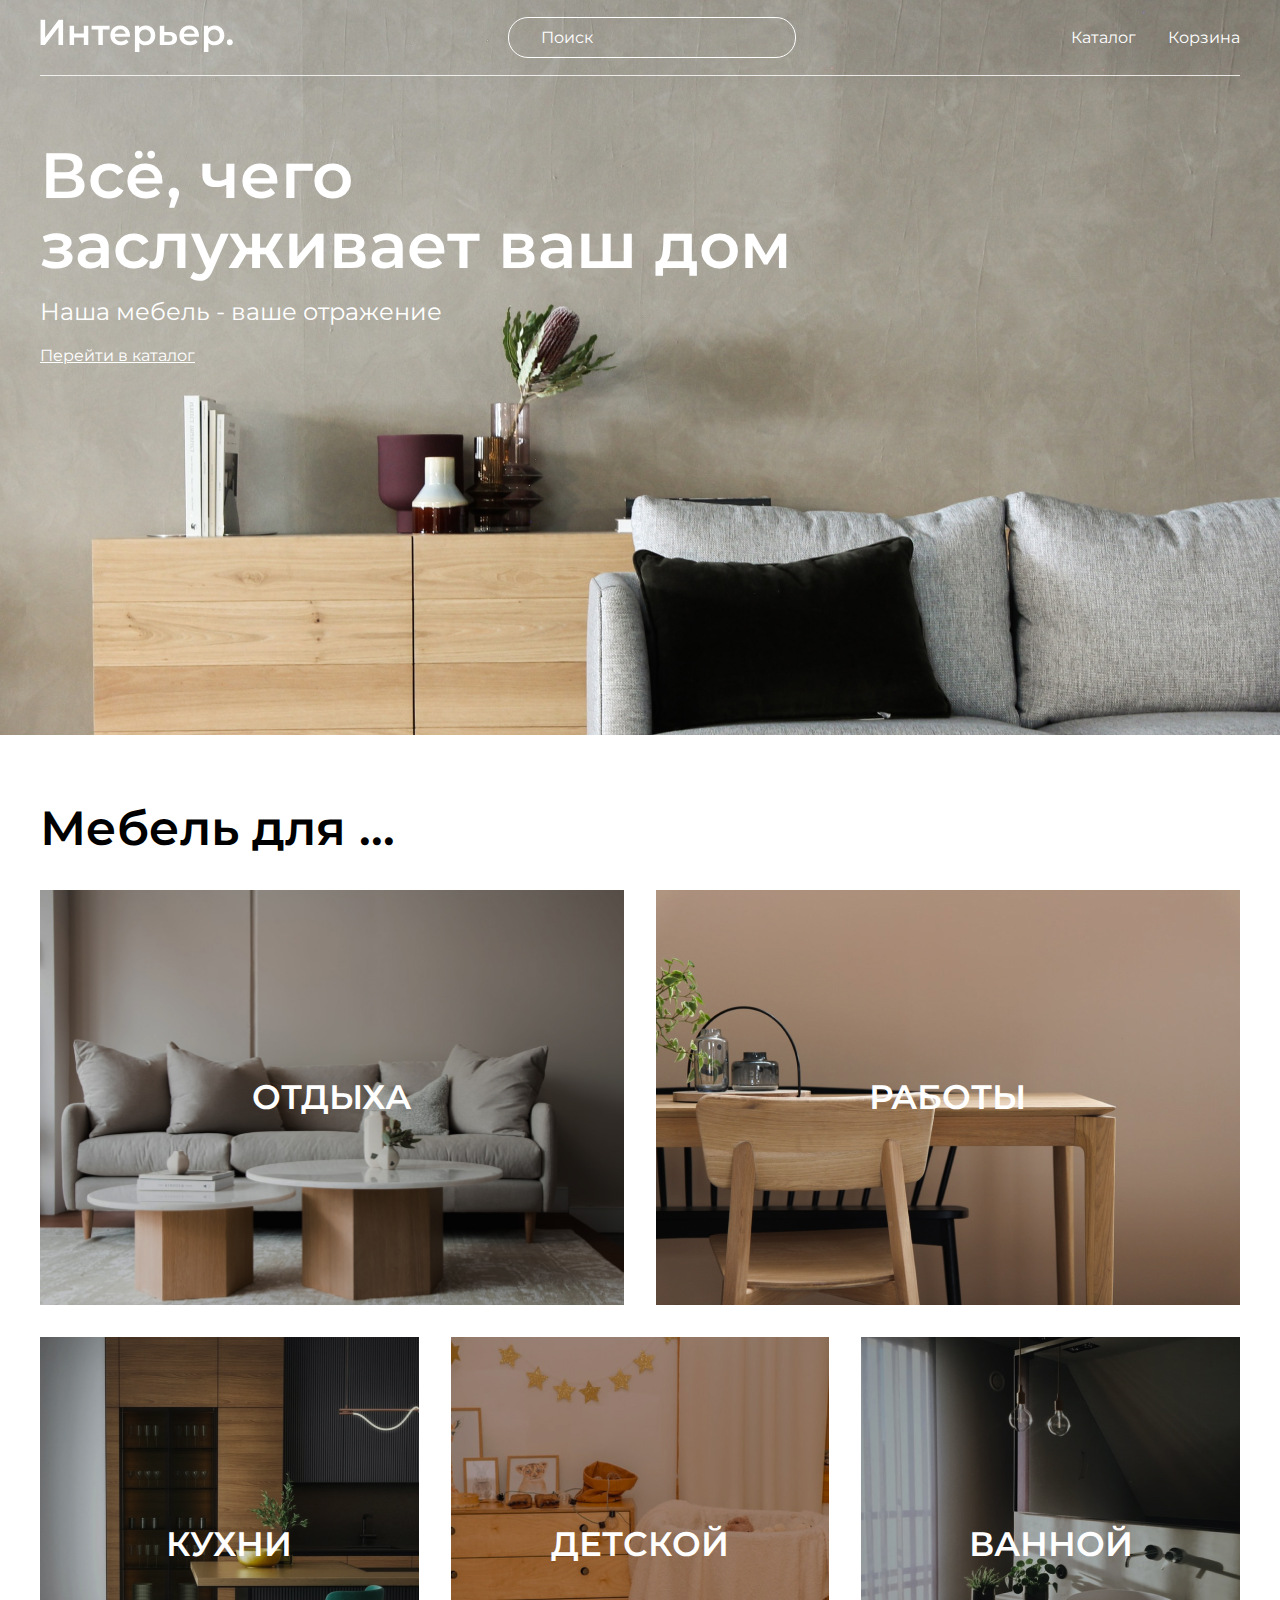
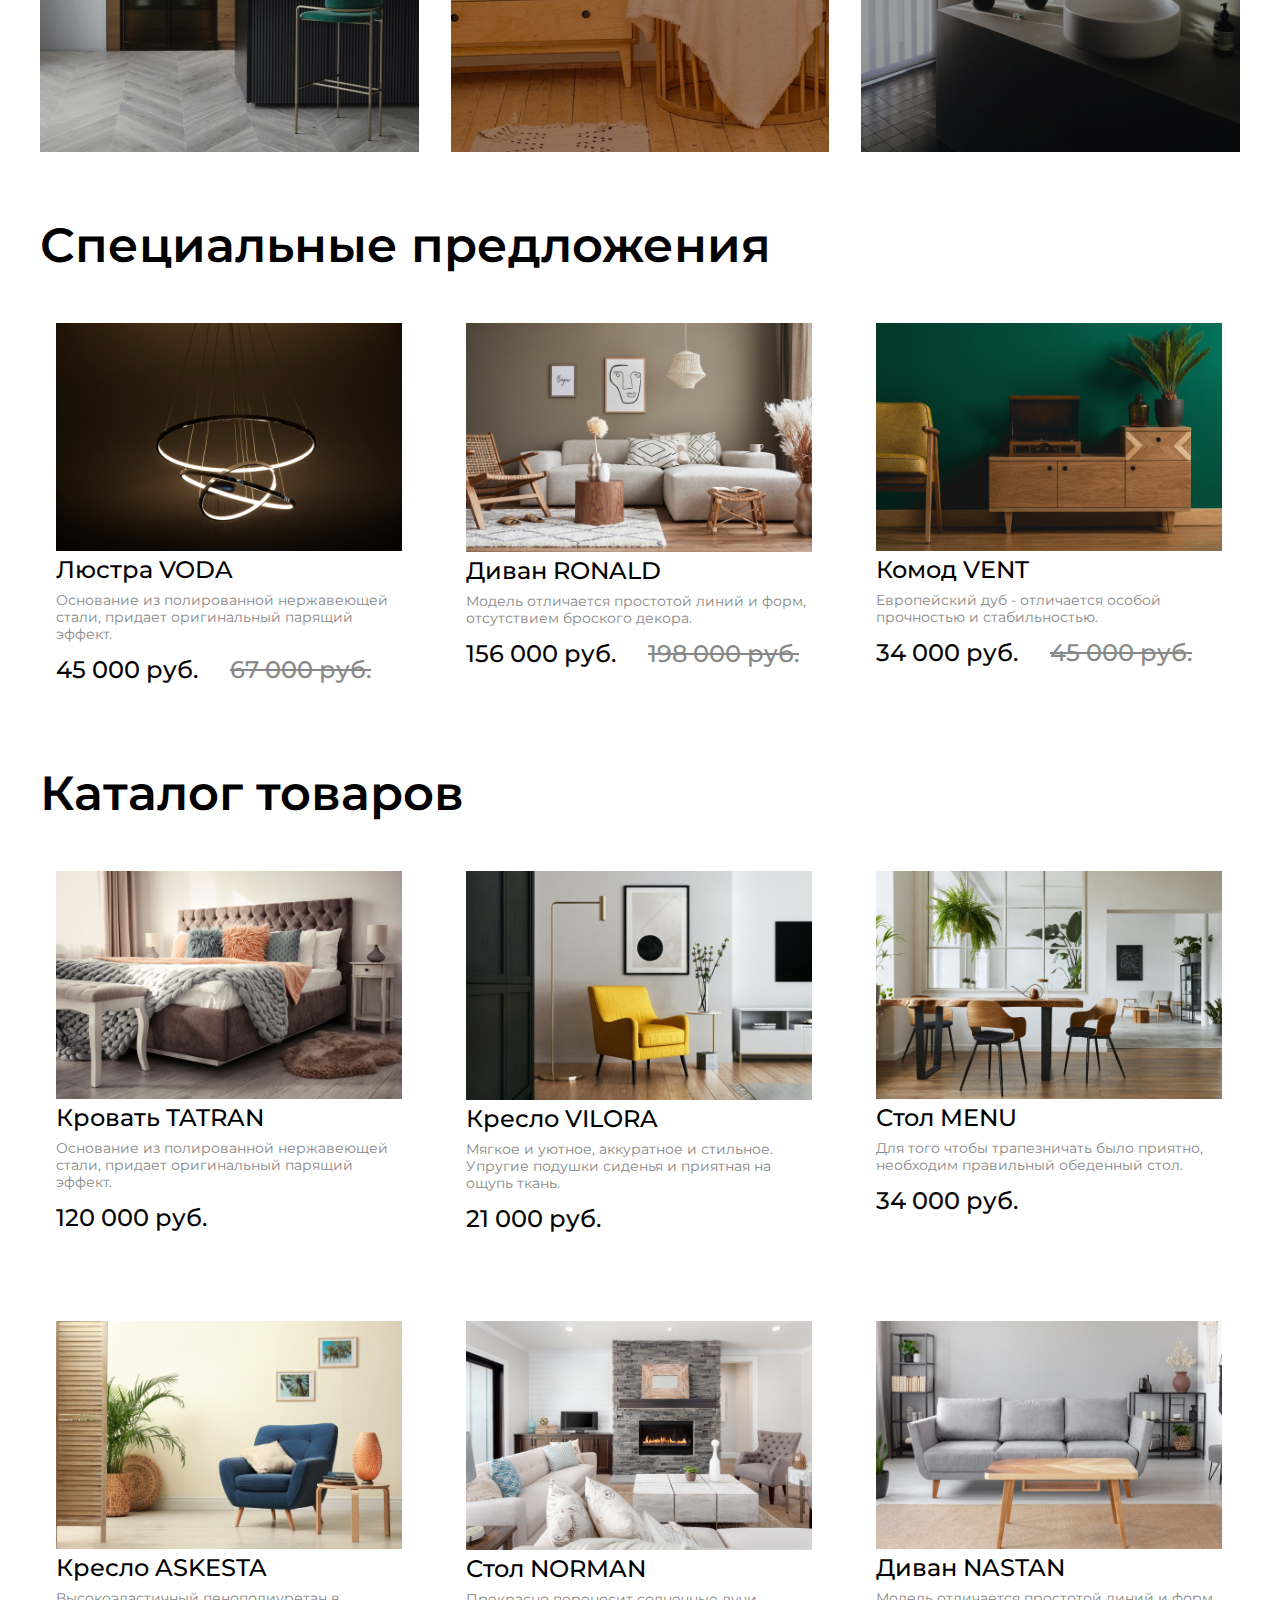
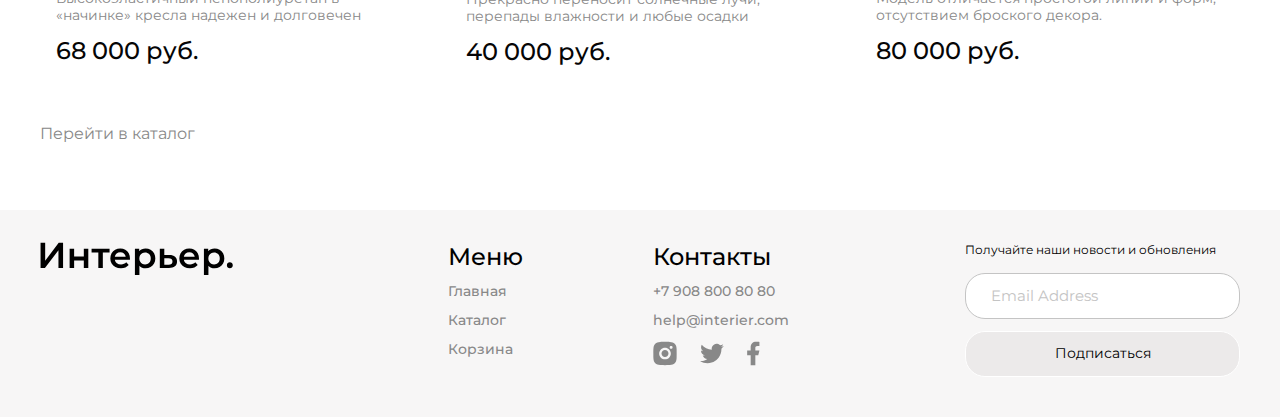
==== commit fe0d3def: "final edits" ====
--- a/index.html
+++ b/index.html
@@ -176,13 +176,22 @@
                 <div class="footer__contacts">
                     <h4 class="footer__subtitle">Контакты</h4>
                     <div class="contact_box">
-                        <a class="footer__link" href="tel:+7 908 800 80 80">+7 908 800 80 80</a>
-                        <a class="footer__link" href="mailto:help@interier.com">help@interier.com</a>
+                        <a class="footer__link footer__link_hover" href="tel:+79088008080">+7 908 800 80 80</a>
+                        <a class="footer__link footer__link_hover" href="mailto:help@interier.com">help@interier.com</a>
                     </div>
                     <div class="social-box">
-                        <a href="https://www.instagram.com"><img class="svg" src="img/inst.svg" alt="instagram"></a>
-                        <a href="https://twitter.com"><img src="img/twitter.svg" alt="twitter"></a>
-                        <a href="https://www.facebook.com"><img src="img/facebook.svg" alt="facebook"></a>   
+                        <a href="https://www.instagram.com"><svg class="footer__svg" width="24" height="25" viewBox="0 0 24 25" fill="none" xmlns="http://www.w3.org/2000/svg">
+                            <path d="M12 0.833984C15.1698 0.833984 15.5653 0.845651 16.809 0.903984C18.0515 0.962318 18.8973 1.15715 19.6417 1.44648C20.4117 1.74282 21.0603 2.14415 21.709 2.79165C22.3022 3.37486 22.7613 4.08034 23.0542 4.85898C23.3423 5.60215 23.5383 6.44915 23.5967 7.69165C23.6515 8.93532 23.6667 9.33082 23.6667 12.5007C23.6667 15.6705 23.655 16.066 23.5967 17.3097C23.5383 18.5522 23.3423 19.398 23.0542 20.1423C22.7621 20.9214 22.303 21.627 21.709 22.2097C21.1256 22.8027 20.4202 23.2617 19.6417 23.5548C18.8985 23.843 18.0515 24.039 16.809 24.0973C15.5653 24.1522 15.1698 24.1673 12 24.1673C8.83017 24.1673 8.43467 24.1557 7.191 24.0973C5.9485 24.039 5.10267 23.843 4.35834 23.5548C3.57938 23.2625 2.87378 22.8034 2.291 22.2097C1.69764 21.6265 1.23859 20.921 0.945836 20.1423C0.656503 19.3992 0.461669 18.5522 0.403336 17.3097C0.348502 16.066 0.333336 15.6705 0.333336 12.5007C0.333336 9.33082 0.345002 8.93532 0.403336 7.69165C0.461669 6.44798 0.656503 5.60332 0.945836 4.85898C1.23778 4.07986 1.69694 3.37419 2.291 2.79165C2.87395 2.19809 3.5795 1.739 4.35834 1.44648C5.10267 1.15715 5.94734 0.962318 7.191 0.903984C8.43467 0.849151 8.83017 0.833984 12 0.833984ZM12 6.66732C10.4529 6.66732 8.96918 7.2819 7.87521 8.37586C6.78125 9.46982 6.16667 10.9536 6.16667 12.5007C6.16667 14.0477 6.78125 15.5315 7.87521 16.6254C8.96918 17.7194 10.4529 18.334 12 18.334C13.5471 18.334 15.0308 17.7194 16.1248 16.6254C17.2188 15.5315 17.8333 14.0477 17.8333 12.5007C17.8333 10.9536 17.2188 9.46982 16.1248 8.37586C15.0308 7.2819 13.5471 6.66732 12 6.66732ZM19.5833 6.37565C19.5833 5.98888 19.4297 5.61794 19.1562 5.34445C18.8827 5.07096 18.5118 4.91732 18.125 4.91732C17.7382 4.91732 17.3673 5.07096 17.0938 5.34445C16.8203 5.61794 16.6667 5.98888 16.6667 6.37565C16.6667 6.76243 16.8203 7.13336 17.0938 7.40685C17.3673 7.68034 17.7382 7.83398 18.125 7.83398C18.5118 7.83398 18.8827 7.68034 19.1562 7.40685C19.4297 7.13336 19.5833 6.76243 19.5833 6.37565ZM12 9.00065C12.9283 9.00065 13.8185 9.3694 14.4749 10.0258C15.1313 10.6822 15.5 11.5724 15.5 12.5007C15.5 13.4289 15.1313 14.3191 14.4749 14.9755C13.8185 15.6319 12.9283 16.0007 12 16.0007C11.0717 16.0007 10.1815 15.6319 9.52513 14.9755C8.86875 14.3191 8.5 13.4289 8.5 12.5007C8.5 11.5724 8.86875 10.6822 9.52513 10.0258C10.1815 9.3694 11.0717 9.00065 12 9.00065Z" fill="#888888"/>
+                            </svg>
+                            </a>
+                        <a href="https://twitter.com"><svg class="footer__svg" width="24" height="21" viewBox="0 0 24 21" fill="none" xmlns="http://www.w3.org/2000/svg">
+                            <path d="M23.8557 3.09919C22.965 3.49317 22.0205 3.75191 21.0533 3.86686C22.0727 3.2572 22.8357 2.29771 23.2 1.16719C22.2433 1.73652 21.1945 2.13552 20.1013 2.35136C19.3671 1.5657 18.3938 1.04465 17.3328 0.869207C16.2718 0.693765 15.1826 0.873764 14.2345 1.38122C13.2864 1.88868 12.5325 2.69516 12.09 3.67528C11.6475 4.65541 11.5412 5.75427 11.7877 6.80103C9.84763 6.70379 7.94973 6.19964 6.21718 5.3213C4.48462 4.44296 2.95616 3.21008 1.73101 1.70269C1.29735 2.44755 1.06946 3.29429 1.07067 4.15619C1.07067 5.84786 1.93167 7.34236 3.24067 8.21736C2.46602 8.19297 1.70841 7.98377 1.03101 7.60719V7.66786C1.03124 8.79451 1.42111 9.88641 2.1345 10.7584C2.84789 11.6304 3.8409 12.2289 4.94517 12.4524C4.22606 12.6472 3.47203 12.676 2.74017 12.5364C3.05152 13.5061 3.65835 14.3543 4.4757 14.962C5.29305 15.5697 6.27999 15.9066 7.29834 15.9255C6.28624 16.7204 5.12738 17.308 3.88804 17.6547C2.64869 18.0014 1.35316 18.1005 0.0755081 17.9462C2.30582 19.3805 4.90212 20.142 7.55384 20.1395C16.529 20.1395 21.4372 12.7044 21.4372 6.25619C21.4372 6.04619 21.4313 5.83386 21.422 5.62619C22.3773 4.93572 23.2019 4.08038 23.8568 3.10036L23.8557 3.09919Z" fill="#888888"/>
+                            </svg>
+                            </a>
+                        <a href="https://www.facebook.com"><svg class="footer__svg" width="13" height="25" viewBox="0 0 13 25" fill="none" xmlns="http://www.w3.org/2000/svg">
+                            <path d="M8.33332 14.2218H11.25L12.4167 9.55518H8.33332V7.22184C8.33332 6.02018 8.33332 4.88851 10.6667 4.88851H12.4167V0.968509C12.0363 0.918343 10.6002 0.805176 9.08349 0.805176C5.91599 0.805176 3.66666 2.73834 3.66666 6.28851V9.55518H0.166656V14.2218H3.66666V24.1385H8.33332V14.2218Z" fill="#888888"/>
+                            </svg>
+                            </a>   
                     </div> 
                 </div>
             </div>
--- a/css/style.css
+++ b/css/style.css
@@ -42,17 +42,13 @@
   font-size: 16px;
   line-height: 20px;
   color: #FFFFFF;
+  transition: 0.3s;
+}
+.top__search:focus {
+  scale: 1.07;
 }
 
 .top__search::-moz-placeholder {
-  font-style: normal;
-  font-weight: 400;
-  font-size: 16px;
-  line-height: 20px;
-  color: #FFFFFF;
-}
-
-.top__search:-ms-input-placeholder {
   font-style: normal;
   font-weight: 400;
   font-size: 16px;
@@ -121,8 +117,7 @@
   font-weight: 400;
   font-size: 16px;
   line-height: 24px;
-  -webkit-text-decoration-line: underline;
-          text-decoration-line: underline;
+  text-decoration-line: underline;
   color: #FFFFFF;
 }
 
@@ -163,6 +158,7 @@
 }
 .for__item:hover {
   font-size: 42px;
+  transform: scale(1.05);
 }
 .for__item:hover .for_relax {
   filter: brightness(40%);
@@ -304,8 +300,7 @@
   font-weight: 500;
   font-size: 24px;
   line-height: 29px;
-  -webkit-text-decoration-line: line-through;
-          text-decoration-line: line-through;
+  text-decoration-line: line-through;
   color: #888888;
 }
 
@@ -320,8 +315,7 @@
   color: #888888;
 }
 .link__catalog-middle:hover {
-  -webkit-text-decoration-line: underline;
-          text-decoration-line: underline;
+  text-decoration-line: underline;
   color: #000000;
 }
 
@@ -334,6 +328,18 @@
   justify-content: space-between;
   flex-wrap: wrap;
 }
+.footer__svg {
+  transition: all 0.3s;
+}
+.footer__svg:hover {
+  transform: scale(1.3);
+}
+.footer__svg path {
+  transition: all 0.3s;
+}
+.footer__svg path:hover {
+  fill: black;
+}
 
 .footer__content {
   width: 792px;
@@ -369,6 +375,10 @@
   line-height: 17px;
   color: #888888;
   text-decoration: none;
+  transition: all 0.3s;
+}
+.footer__link_hover:hover {
+  color: #000;
 }
 
 .contact_box {
@@ -406,17 +416,10 @@
   background: #FFFFFF;
   border: 1px solid #C4C4C4;
   border-radius: 20px;
+  outline: none;
 }
 
 .form__email::-moz-placeholder {
-  font-style: normal;
-  font-weight: 400;
-  font-size: 15px;
-  line-height: 18px;
-  color: #C4C4C4;
-}
-
-.form__email:-ms-input-placeholder {
   font-style: normal;
   font-weight: 400;
   font-size: 15px;
@@ -448,10 +451,6 @@
 .form__subscribe:hover {
   background: #000;
   color: #FFF;
-}
-
-.svg {
-  color: #000;
 }
 
 /* ===== FOOTER END ===== */
@@ -487,6 +486,11 @@
   display: flex;
 }
 .breadcrumbs__link {
+  position: relative;
+  padding-right: 10px;
+  margin-right: 10px;
+  display: flex;
+  align-items: center;
   font-style: normal;
   font-weight: 400;
   font-size: 16px;
@@ -494,15 +498,13 @@
   color: #000000;
 }
 .breadcrumbs__link:not(:last-child)::after {
-  content: "/";
-  pointer-events: none;
-  font-style: normal;
-  font-weight: 400;
-  font-size: 16px;
-  line-height: 32px;
-  color: #000000;
-  padding-left: 10px;
-  padding-right: 10px;
+  content: "";
+  right: 0;
+  height: 14px;
+  width: 1px;
+  background-color: #000000;
+  position: absolute;
+  transform: rotate(25deg);
 }
 .breadcrumbs__link:hover {
   text-decoration: underline;
@@ -551,15 +553,13 @@
 }
 
 .more {
-  width: -webkit-fit-content;
   width: -moz-fit-content;
   width: fit-content;
   font-style: normal;
   font-weight: 400;
   font-size: 16px;
   line-height: 24px;
-  -webkit-text-decoration-line: underline;
-          text-decoration-line: underline;
+  text-decoration-line: underline;
   color: #000000;
   margin-top: 32px;
 }
@@ -652,8 +652,7 @@
   font-weight: 400;
   font-size: 14px;
   line-height: 210%;
-  -webkit-text-decoration-line: underline;
-          text-decoration-line: underline;
+  text-decoration-line: underline;
   color: #000000;
   border: none;
   background-color: #FFFFFF;
@@ -684,15 +683,6 @@
   text-align: center;
   color: #000000;
 }
-.cart__item_count:-ms-input-placeholder {
-  font-style: normal;
-  font-weight: 600;
-  font-size: 14px;
-  line-height: 210%;
-  display: flex;
-  text-align: center;
-  color: #000000;
-}
 .cart__item_count::placeholder {
   font-style: normal;
   font-weight: 600;
@@ -752,6 +742,10 @@
   line-height: 17px;
   color: #000000;
   outline: none;
+  transition: all 0.3s;
+}
+.cart__form_input:focus {
+  scale: 1.05;
 }
 .cart__form_name {
   margin-bottom: 40px;
@@ -811,7 +805,7 @@
     padding-right: 24px;
   }
   .product {
-    width: 345px;
+    width: 48%;
   }
 }
 @media (max-width: 767px) {
@@ -877,6 +871,9 @@
     font-size: 24px;
     line-height: 29px;
   }
+  .product {
+    width: 100%;
+  }
   .product_content {
     row-gap: 32px;
     justify-content: center;
@@ -933,4 +930,33 @@
     font-size: 12px;
     line-height: 15px;
   }
+}
+@media (max-width: 374px) {
+  .main__title {
+    font-size: 40px;
+  }
+  .footer__info {
+    gap: 78px;
+  }
+  .cart {
+    width: 300px;
+  }
+  .cart__item_text h3 {
+    font-size: 18px;
+  }
+  .cart__item_description {
+    font-size: 12px;
+    width: 244px;
+  }
+  .cart__item_count {
+    width: 46px;
+    height: 28px;
+    font-size: 10px;
+  }
+  .cart__item_count::-moz-placeholder {
+    font-size: 10px;
+  }
+  .cart__item_count::placeholder {
+    font-size: 10px;
+  }
 }/*# sourceMappingURL=style.css.map */